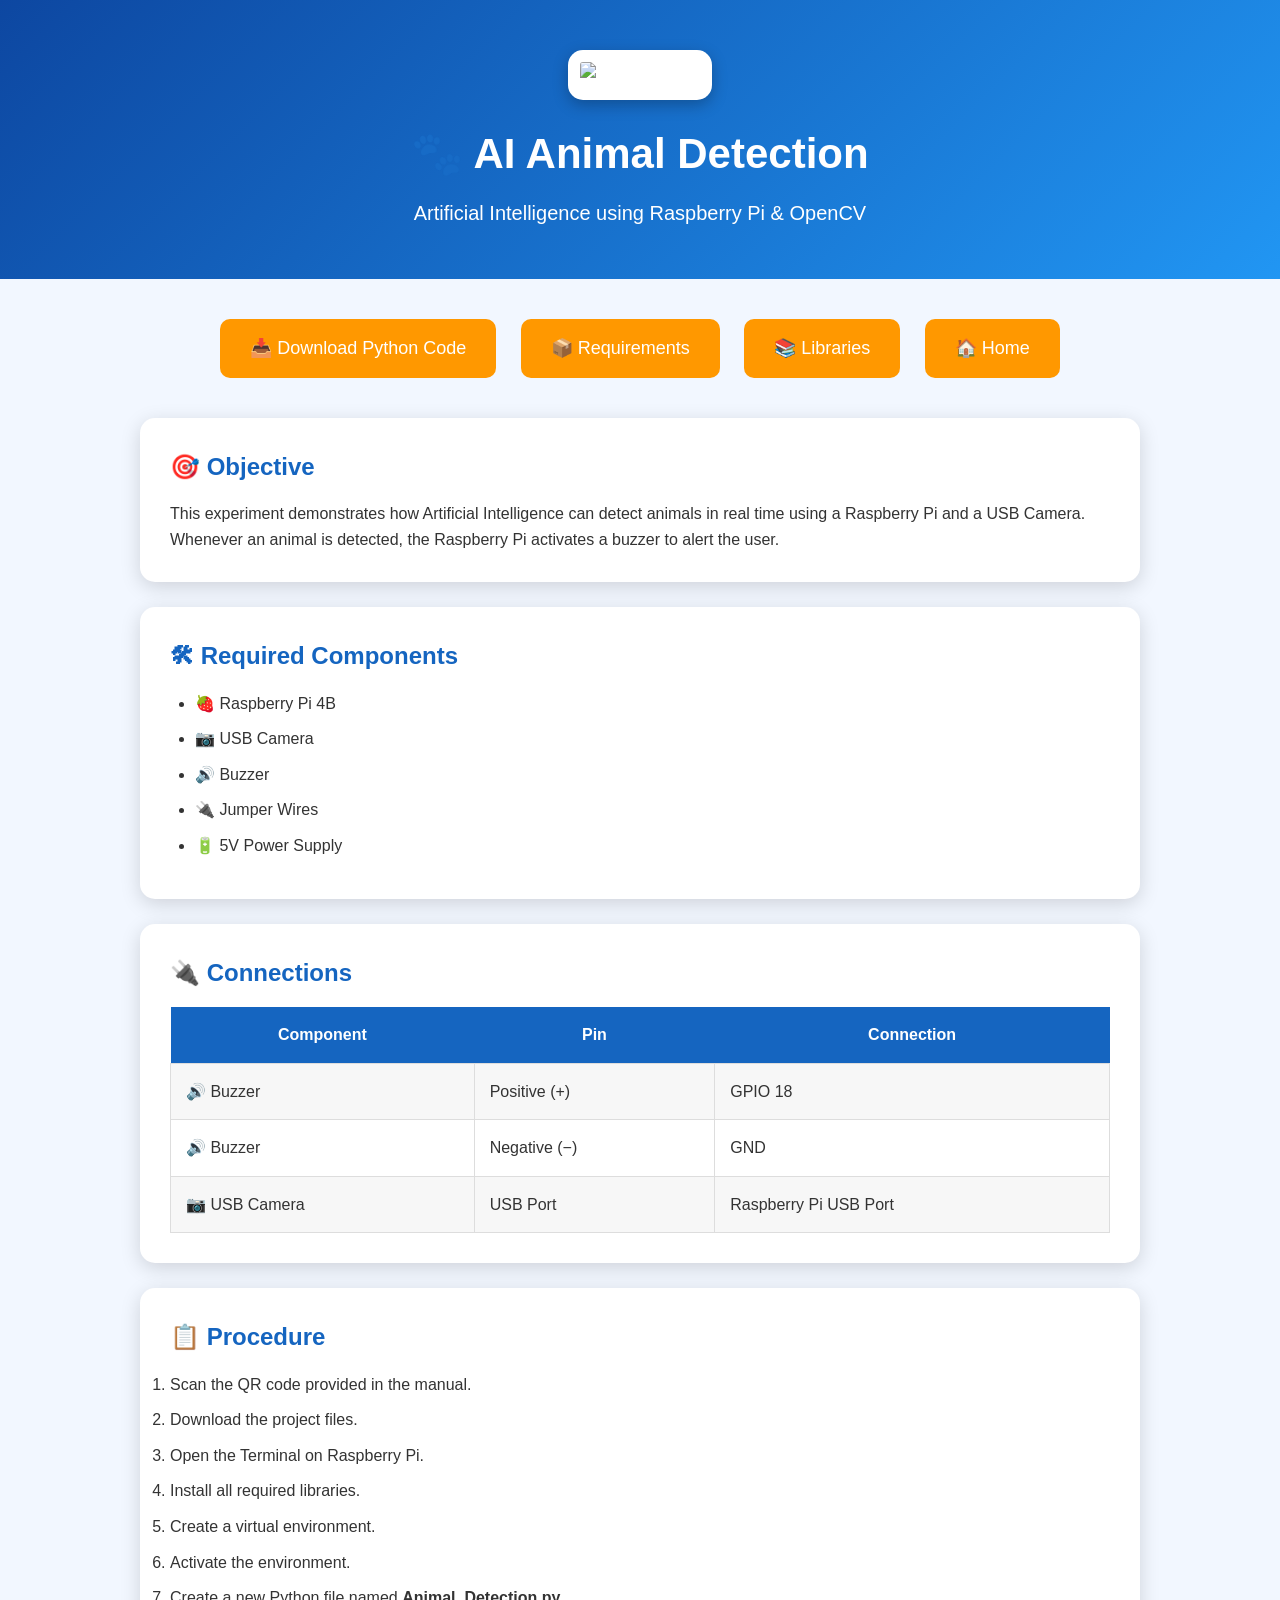
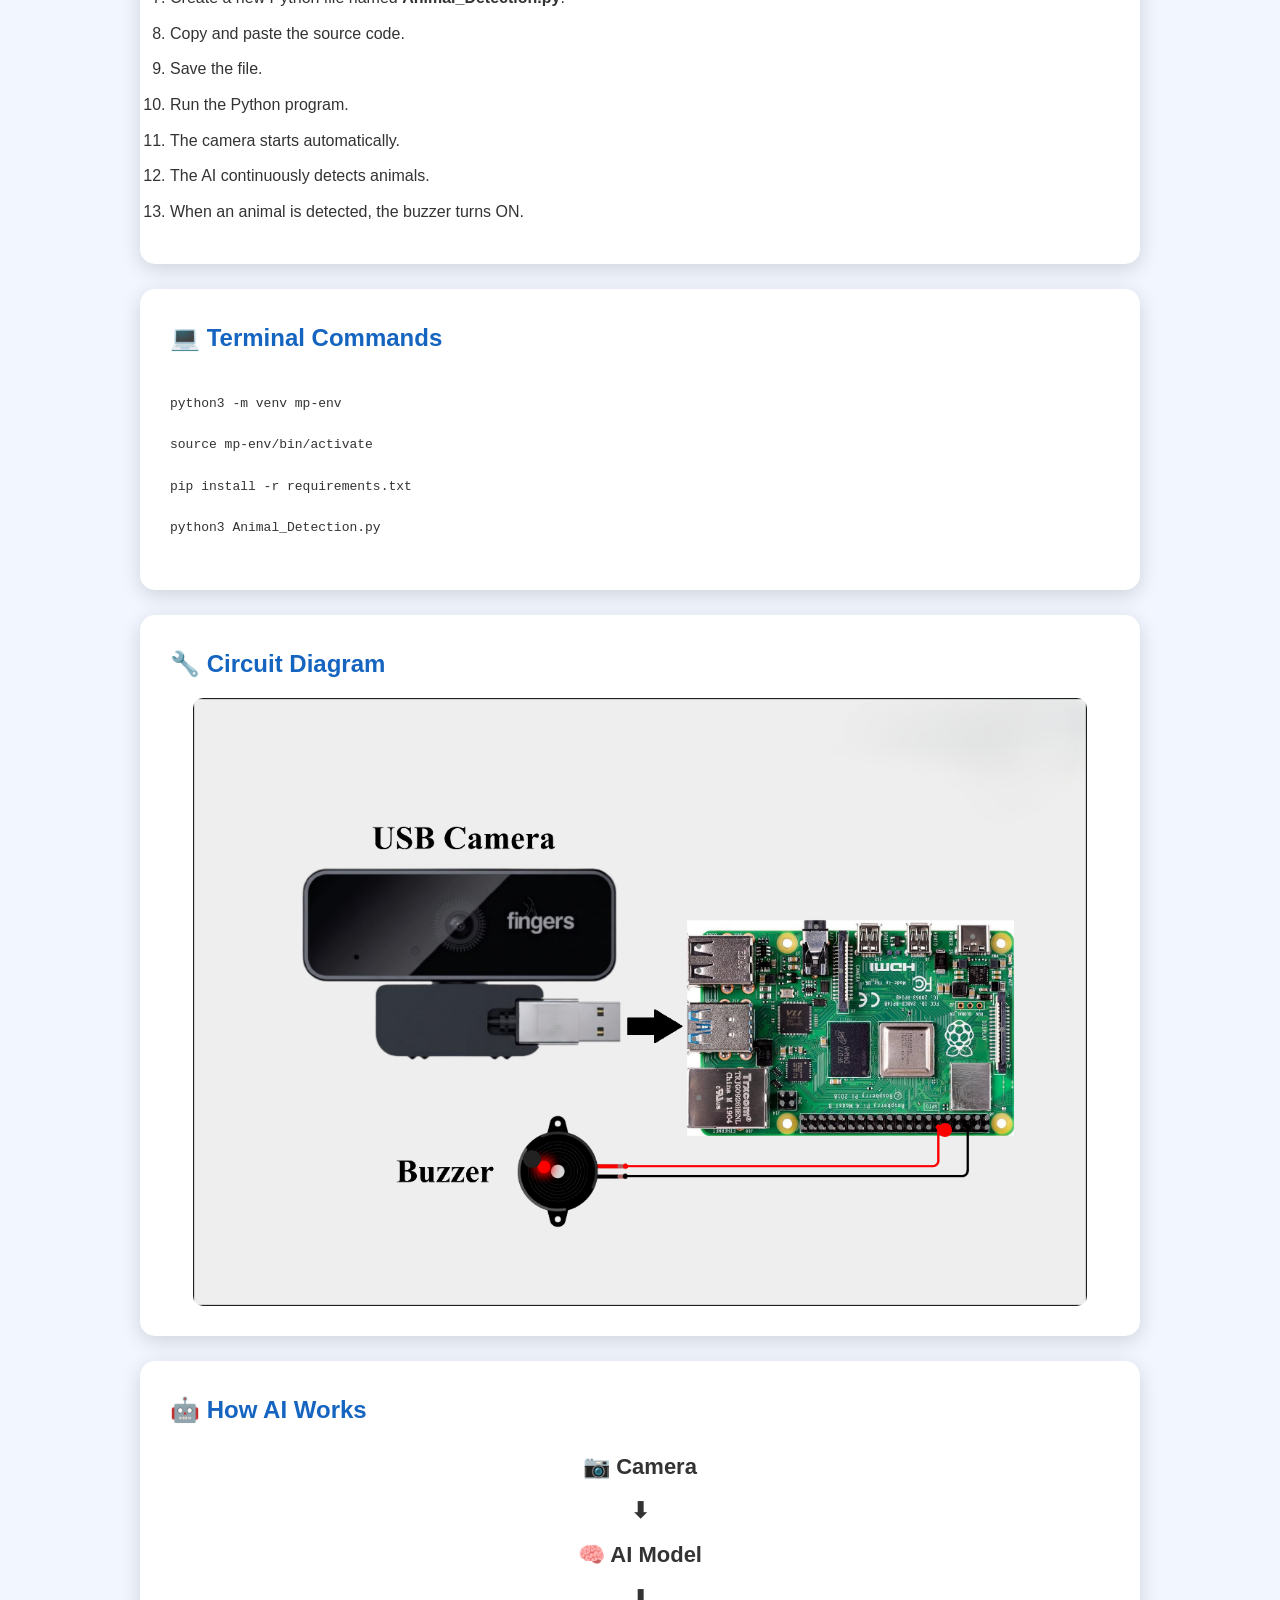
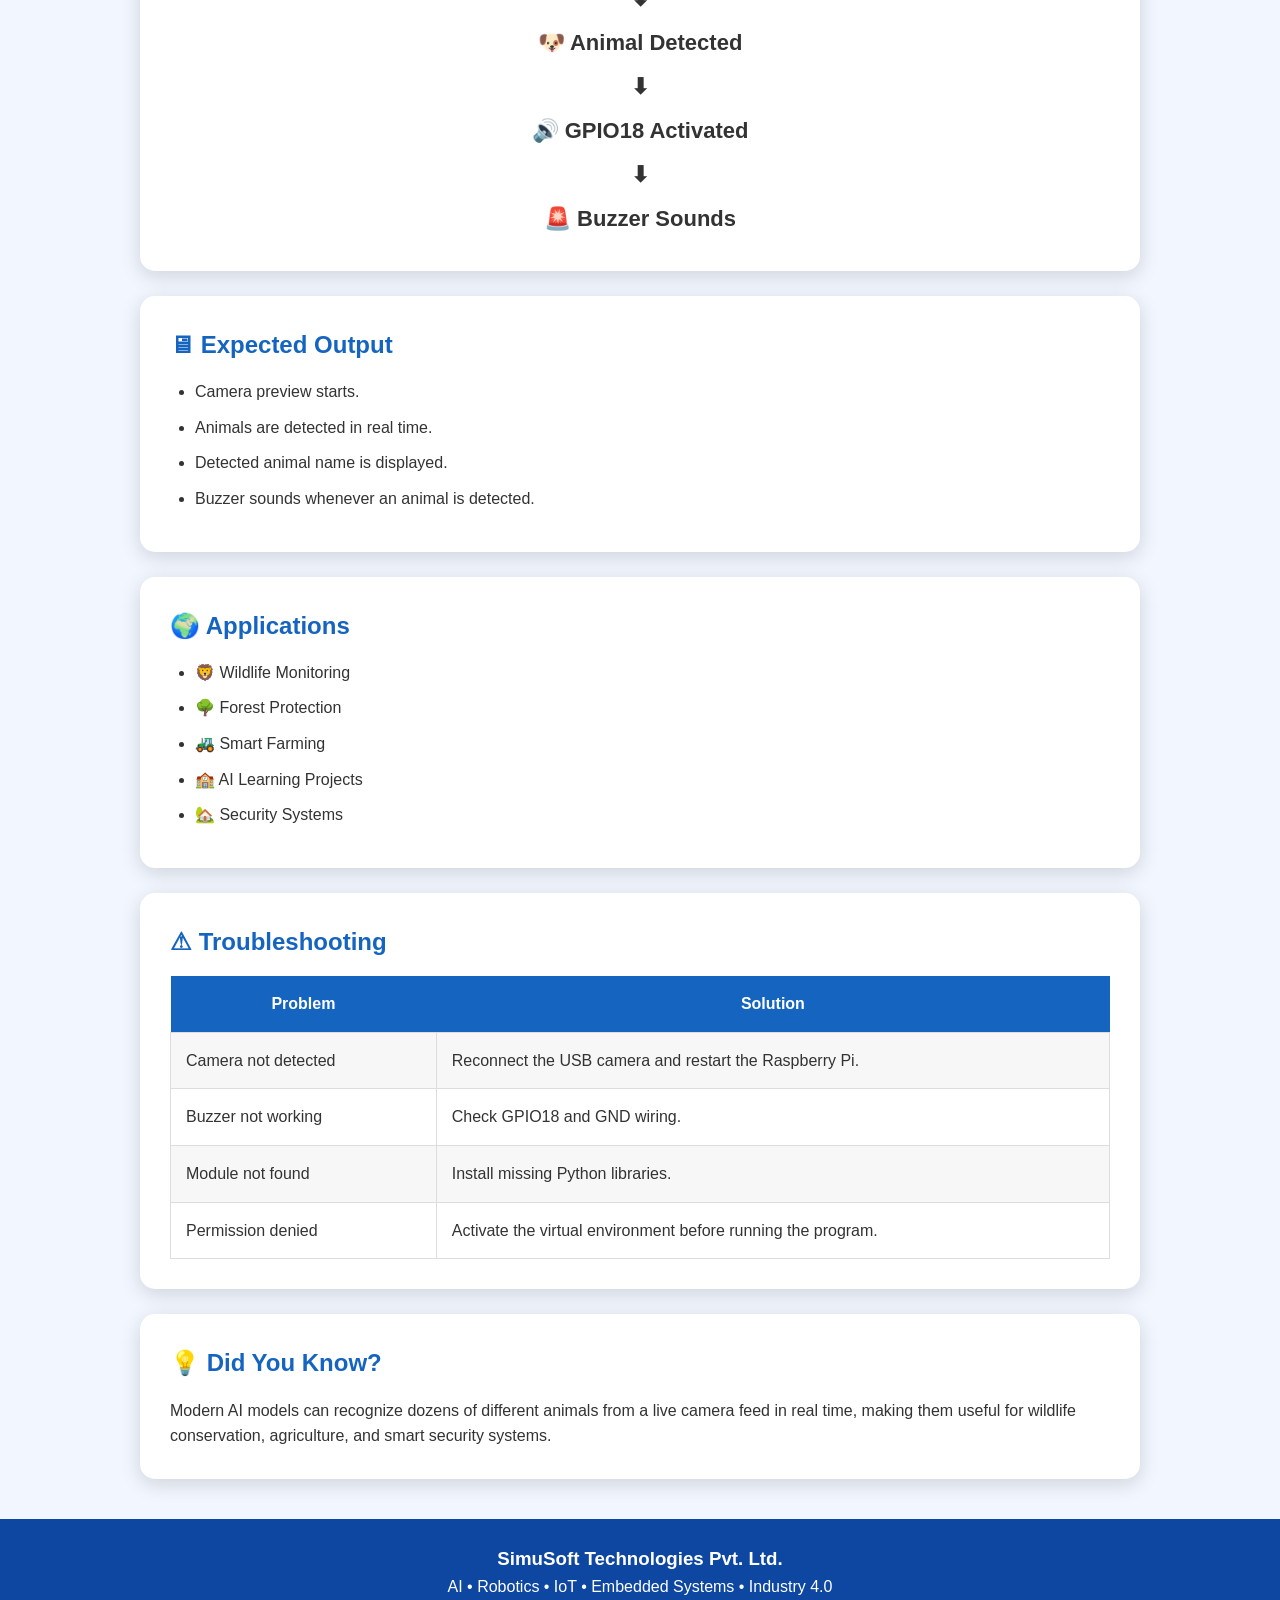
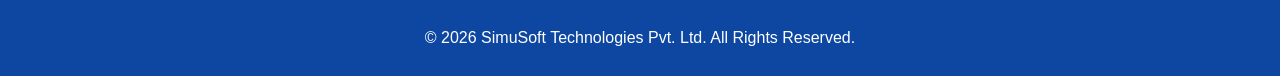
==== Animal-Detection/index.html @ 576e5a0d "Adjust signal-path CSS positioning and dimensions" ====
<!DOCTYPE html>
<html lang="en">

<head>

<meta charset="UTF-8">
<meta name="viewport" content="width=device-width, initial-scale=1.0">

<title>AI Animal Detection | SimuSoft Technologies</title>

<style>

*{
margin:0;
padding:0;
box-sizing:border-box;
}

body{

font-family:Arial,Helvetica,sans-serif;
background:#f2f7ff;
color:#333;
line-height:1.6;

}

/* Header */

.header{

background:linear-gradient(135deg,#0d47a1,#2196f3);
color:white;
text-align:center;
padding:50px 20px;

}
  
.logo{

width:280px;
max-width:90%;
background:white;
padding:12px;
border-radius:15px;
box-shadow:0 5px 15px rgba(0,0,0,.25);
margin-bottom:20px;

}

.header h1{

font-size:42px;
margin-bottom:10px;

}

.header p{

font-size:20px;

}

/* Navigation Buttons */

.buttons{

text-align:center;
margin:30px;

}

.btn{

display:inline-block;
background:#ff9800;
color:white;
padding:15px 30px;
margin:10px;
text-decoration:none;
font-size:18px;
border-radius:10px;
transition:0.3s;

}

.btn:hover{

background:#e65100;

}

/* Card */

.card{

background:white;
max-width:1000px;
margin:25px auto;
padding:30px;
border-radius:15px;
box-shadow:0 5px 20px rgba(0,0,0,.15);

}

.card h2{

color:#1565C0;
margin-bottom:15px;

}

/* Table */

table{

width:100%;
border-collapse:collapse;
margin-top:15px;

}

th{

background:#1565C0;
color:white;
padding:15px;

}

td{

padding:15px;
border:1px solid #ddd;

}

tr:nth-child(even){

background:#f7f7f7;

}

/* List */

ul{

padding-left:25px;

}

li{

margin:10px 0;

}

/* Image */

.image{

text-align:center;

}

.image img{

width:90%;
max-width:700px;
border-radius:10px;
border:4px solid #ddd;

}

/* Flow */

.flow{

text-align:center;
font-size:22px;
font-weight:bold;
line-height:2;

}

/* Footer */

footer{

margin-top:40px;
background:#0d47a1;
color:white;
text-align:center;
padding:25px;

}
/* ===================================
   Animated Circuit
=================================== */

.circuit-container{

position:relative;
width:894px;
max-width:100%;
margin:auto;

}

.circuit-image{

width:100%;
border-radius:10px;
display:block;

}

/* GPIO LED */

.gpio-led{

position:absolute;

left:745px;
top:425px;

width:14px;
height:14px;

background:red;

border-radius:50%;

animation:gpioBlink .8s infinite;

}

/* Moving Signal */

/* Signal Path */

.signal-path{

position:absolute;

left:345px;
top:463px;

width:420px;
height:10px;

}

/* Moving Dot */

.dot{

position:absolute;

width:12px;
height:12px;

background:#ff0000;

border-radius:50%;

box-shadow:0 0 12px red;

}

/* First Dot */

.dot1{

animation:moveSignal 2s linear infinite;

}

/* Second Dot */

.dot2{

animation:moveSignal 2s linear infinite;

animation-delay:.6s;

}

/* Third Dot */

.dot3{

animation:moveSignal 2s linear infinite;

animation-delay:1.2s;

}

@keyframes moveSignal{

0%{

left:415px;

opacity:0;

}

10%{

opacity:1;

}

100%{

left:0;

opacity:0;

}

}

/* Buzzer */

.buzzer-led{

position:absolute;

left:330px;
top:452px;

width:18px;
height:18px;

background:#222;

border-radius:50%;

animation:buzzerBlink .8s infinite;

}

@keyframes signalFlow{

0%{

width:0;

}

100%{

width:415px;

}

}

@keyframes gpioBlink{

50%{

background:lime;

box-shadow:0 0 20px lime;

}

}

@keyframes buzzerBlink{

50%{

background:red;

transform:scale(1.4);

box-shadow:0 0 25px red;

}

}
</style>

</head>

<body>

<!-- Header -->

<div class="header">

<img src="../assets/simusoft-logo.jpg"
     class="logo"
     alt="SimuSoft Logo">

<h1>🐾 AI Animal Detection</h1>

<p>Artificial Intelligence using Raspberry Pi & OpenCV</p>

</div>

<!-- Buttons -->

<div class="buttons">

<a class="btn" href="Animal_Detection.py">📥 Download Python Code</a>

<a class="btn" href="requirements.txt">📦 Requirements</a>

<a class="btn" href="libraries.txt">📚 Libraries</a>

<a class="btn" href="../index.html">🏠 Home</a>

</div>

<!-- Objective -->

<div class="card">

<h2>🎯 Objective</h2>

<p>

This experiment demonstrates how Artificial Intelligence can detect animals in real time using a Raspberry Pi and a USB Camera. Whenever an animal is detected, the Raspberry Pi activates a buzzer to alert the user.

</p>

</div>

<!-- Components -->

<div class="card">

<h2>🛠 Required Components</h2>

<ul>

<li>🍓 Raspberry Pi 4B</li>

<li>📷 USB Camera</li>

<li>🔊 Buzzer</li>

<li>🔌 Jumper Wires</li>

<li>🔋 5V Power Supply</li>

</ul>

</div>

<!-- Connections -->

<div class="card">

<h2>🔌 Connections</h2>

<table>

<tr>

<th>Component</th>

<th>Pin</th>

<th>Connection</th>

</tr>

<tr>

<td>🔊 Buzzer</td>

<td>Positive (+)</td>

<td>GPIO 18</td>

</tr>

<tr>

<td>🔊 Buzzer</td>

<td>Negative (−)</td>

<td>GND</td>

</tr>

<tr>

<td>📷 USB Camera</td>

<td>USB Port</td>

<td>Raspberry Pi USB Port</td>

</tr>

</table>

</div>

<!-- Procedure -->

<div class="card">

<h2>📋 Procedure</h2>

<ol>

<li>Scan the QR code provided in the manual.</li>

<li>Download the project files.</li>

<li>Open the Terminal on Raspberry Pi.</li>

<li>Install all required libraries.</li>

<li>Create a virtual environment.</li>

<li>Activate the environment.</li>

<li>Create a new Python file named <b>Animal_Detection.py</b>.</li>

<li>Copy and paste the source code.</li>

<li>Save the file.</li>

<li>Run the Python program.</li>

<li>The camera starts automatically.</li>

<li>The AI continuously detects animals.</li>

<li>When an animal is detected, the buzzer turns ON.</li>

</ol>

</div>

<!-- Commands -->

<div class="card">

<h2>💻 Terminal Commands</h2>

<pre>

python3 -m venv mp-env

source mp-env/bin/activate

pip install -r requirements.txt

python3 Animal_Detection.py

</pre>

</div>

<!-- Circuit -->

<div class="card">

<h2>🔧 Circuit Diagram</h2>

<div class="circuit-container">

<img src="circuit.png"
     class="circuit-image">

<div class="gpio-led"></div>

<div class="signal-path">

    <div class="dot dot1"></div>

    <div class="dot dot2"></div>

    <div class="dot dot3"></div>

</div>

<div class="buzzer-led"></div>

</div>

</div>

<!-- AI Flow -->

<div class="card">

<h2>🤖 How AI Works</h2>

<div class="flow">

📷 Camera

<br>⬇<br>

🧠 AI Model

<br>⬇<br>

🐶 Animal Detected

<br>⬇<br>

🔊 GPIO18 Activated

<br>⬇<br>

🚨 Buzzer Sounds

</div>

</div>

<!-- Output -->

<div class="card">

<h2>🖥 Expected Output</h2>

<ul>

<li>Camera preview starts.</li>

<li>Animals are detected in real time.</li>

<li>Detected animal name is displayed.</li>

<li>Buzzer sounds whenever an animal is detected.</li>

</ul>

</div>

<!-- Applications -->

<div class="card">

<h2>🌍 Applications</h2>

<ul>

<li>🦁 Wildlife Monitoring</li>

<li>🌳 Forest Protection</li>

<li>🚜 Smart Farming</li>

<li>🏫 AI Learning Projects</li>

<li>🏡 Security Systems</li>

</ul>

</div>

<!-- Troubleshooting -->

<div class="card">

<h2>⚠ Troubleshooting</h2>

<table>

<tr>

<th>Problem</th>

<th>Solution</th>

</tr>

<tr>

<td>Camera not detected</td>

<td>Reconnect the USB camera and restart the Raspberry Pi.</td>

</tr>

<tr>

<td>Buzzer not working</td>

<td>Check GPIO18 and GND wiring.</td>

</tr>

<tr>

<td>Module not found</td>

<td>Install missing Python libraries.</td>

</tr>

<tr>

<td>Permission denied</td>

<td>Activate the virtual environment before running the program.</td>

</tr>

</table>

</div>

<!-- Fun Fact -->

<div class="card">

<h2>💡 Did You Know?</h2>

<p>

Modern AI models can recognize dozens of different animals from a live camera feed in real time, making them useful for wildlife conservation, agriculture, and smart security systems.

</p>

</div>

<!-- Footer -->

<footer>

<h3>SimuSoft Technologies Pvt. Ltd.</h3>

<p>

AI • Robotics • IoT • Embedded Systems • Industry 4.0

</p>

<br>

<p>

© 2026 SimuSoft Technologies Pvt. Ltd. All Rights Reserved.

</p>

</footer>

</body>

</html>
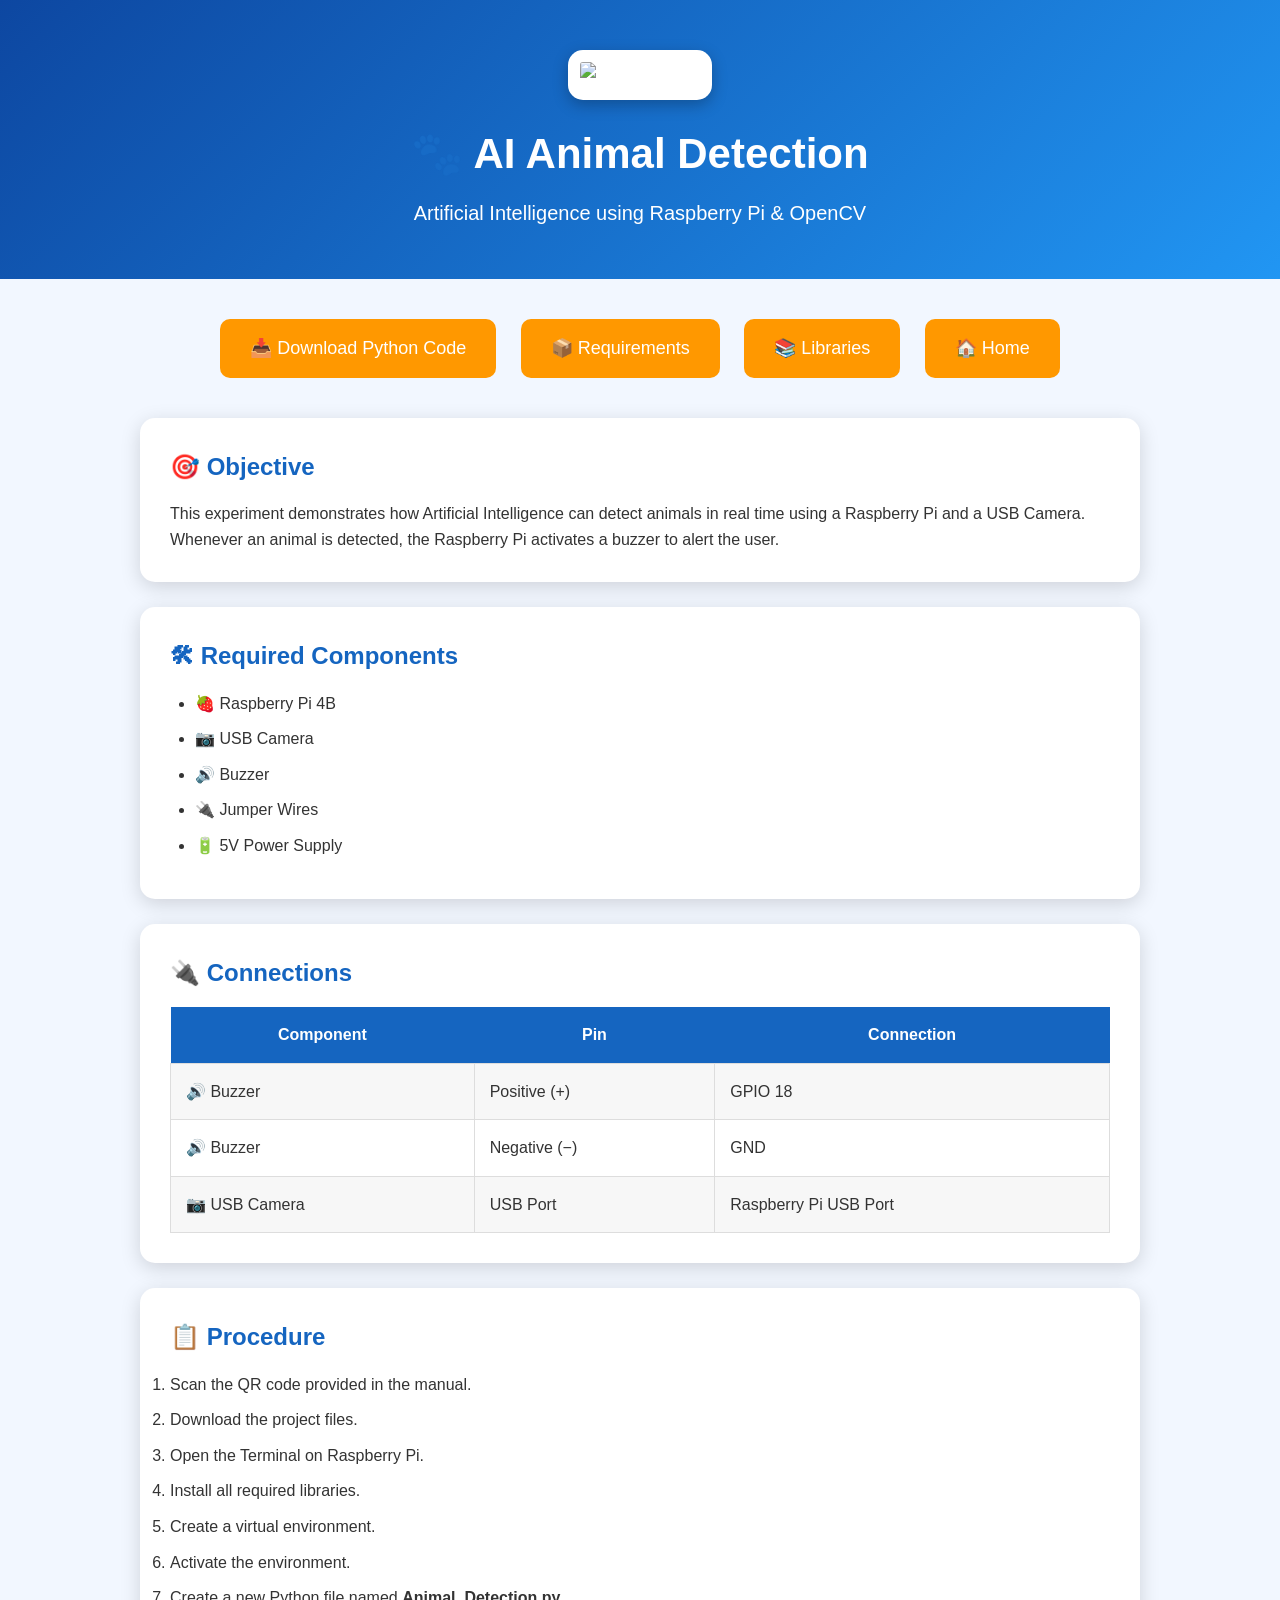
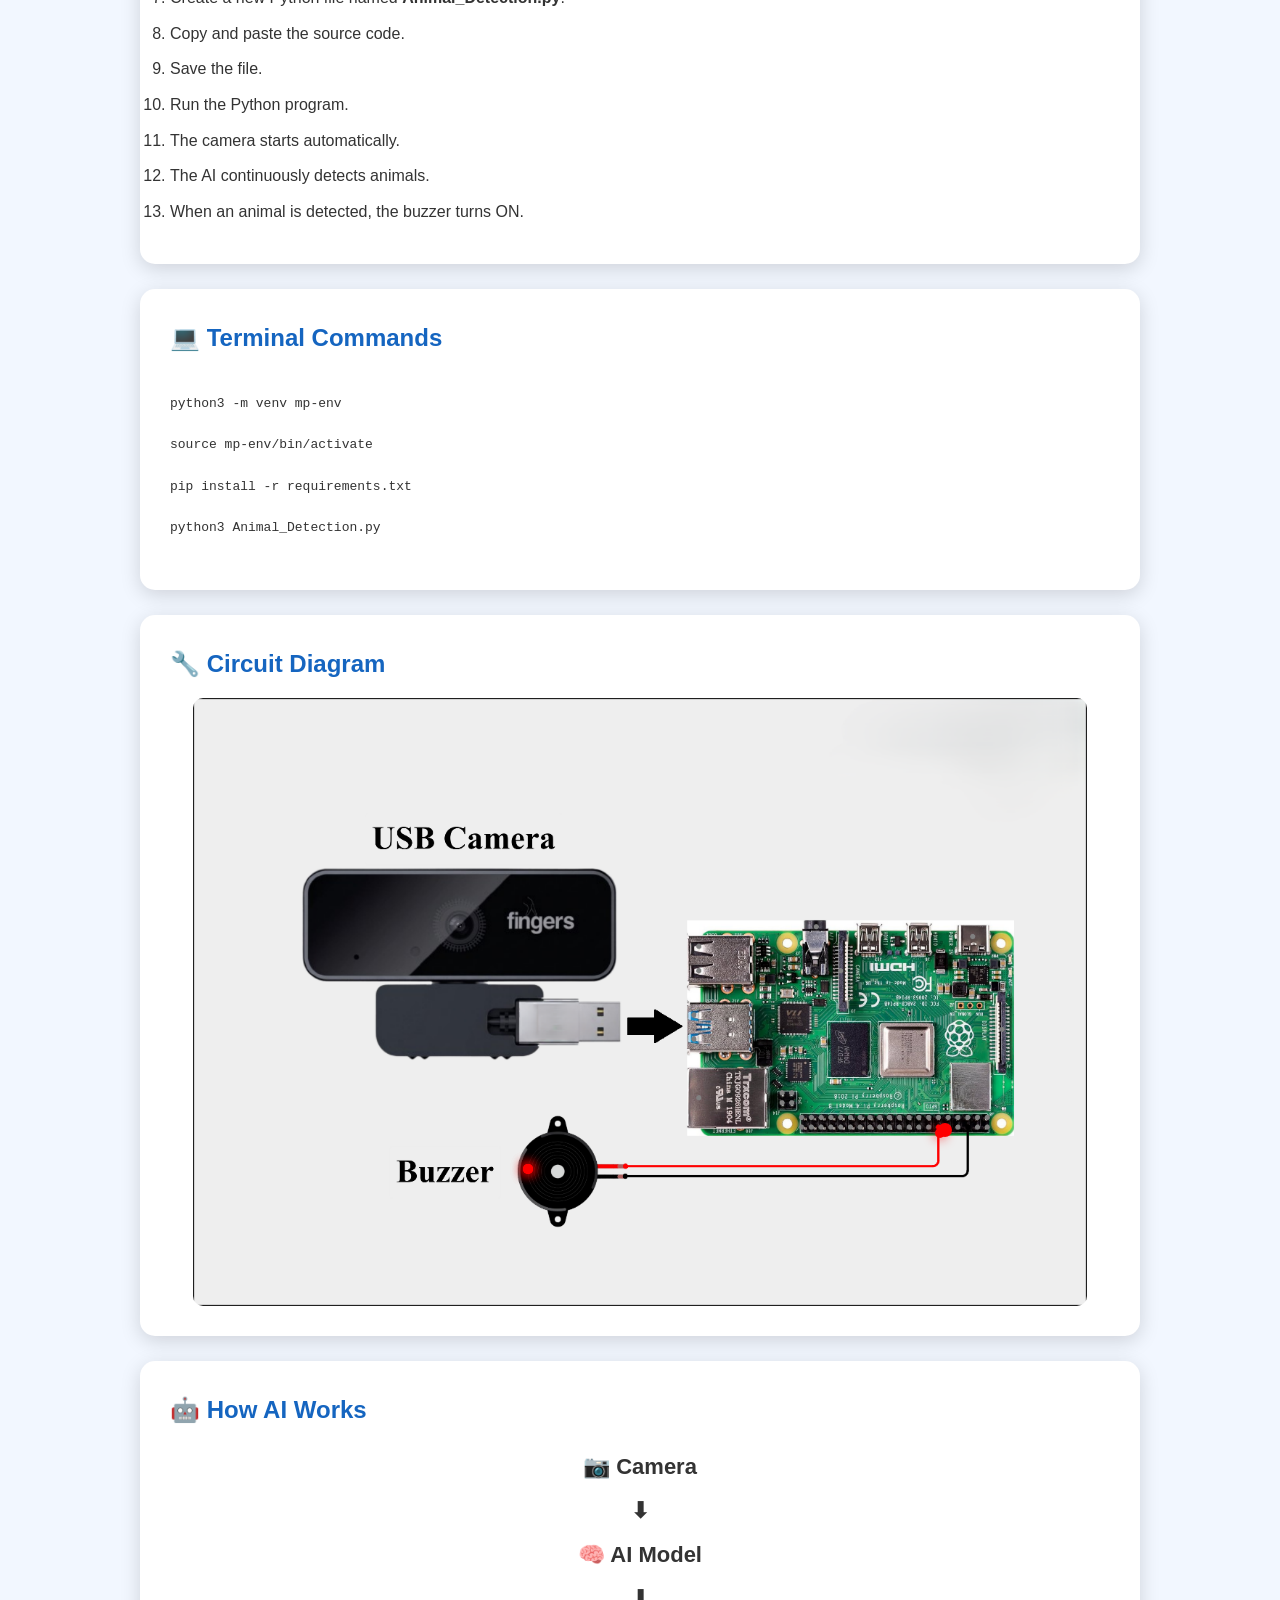
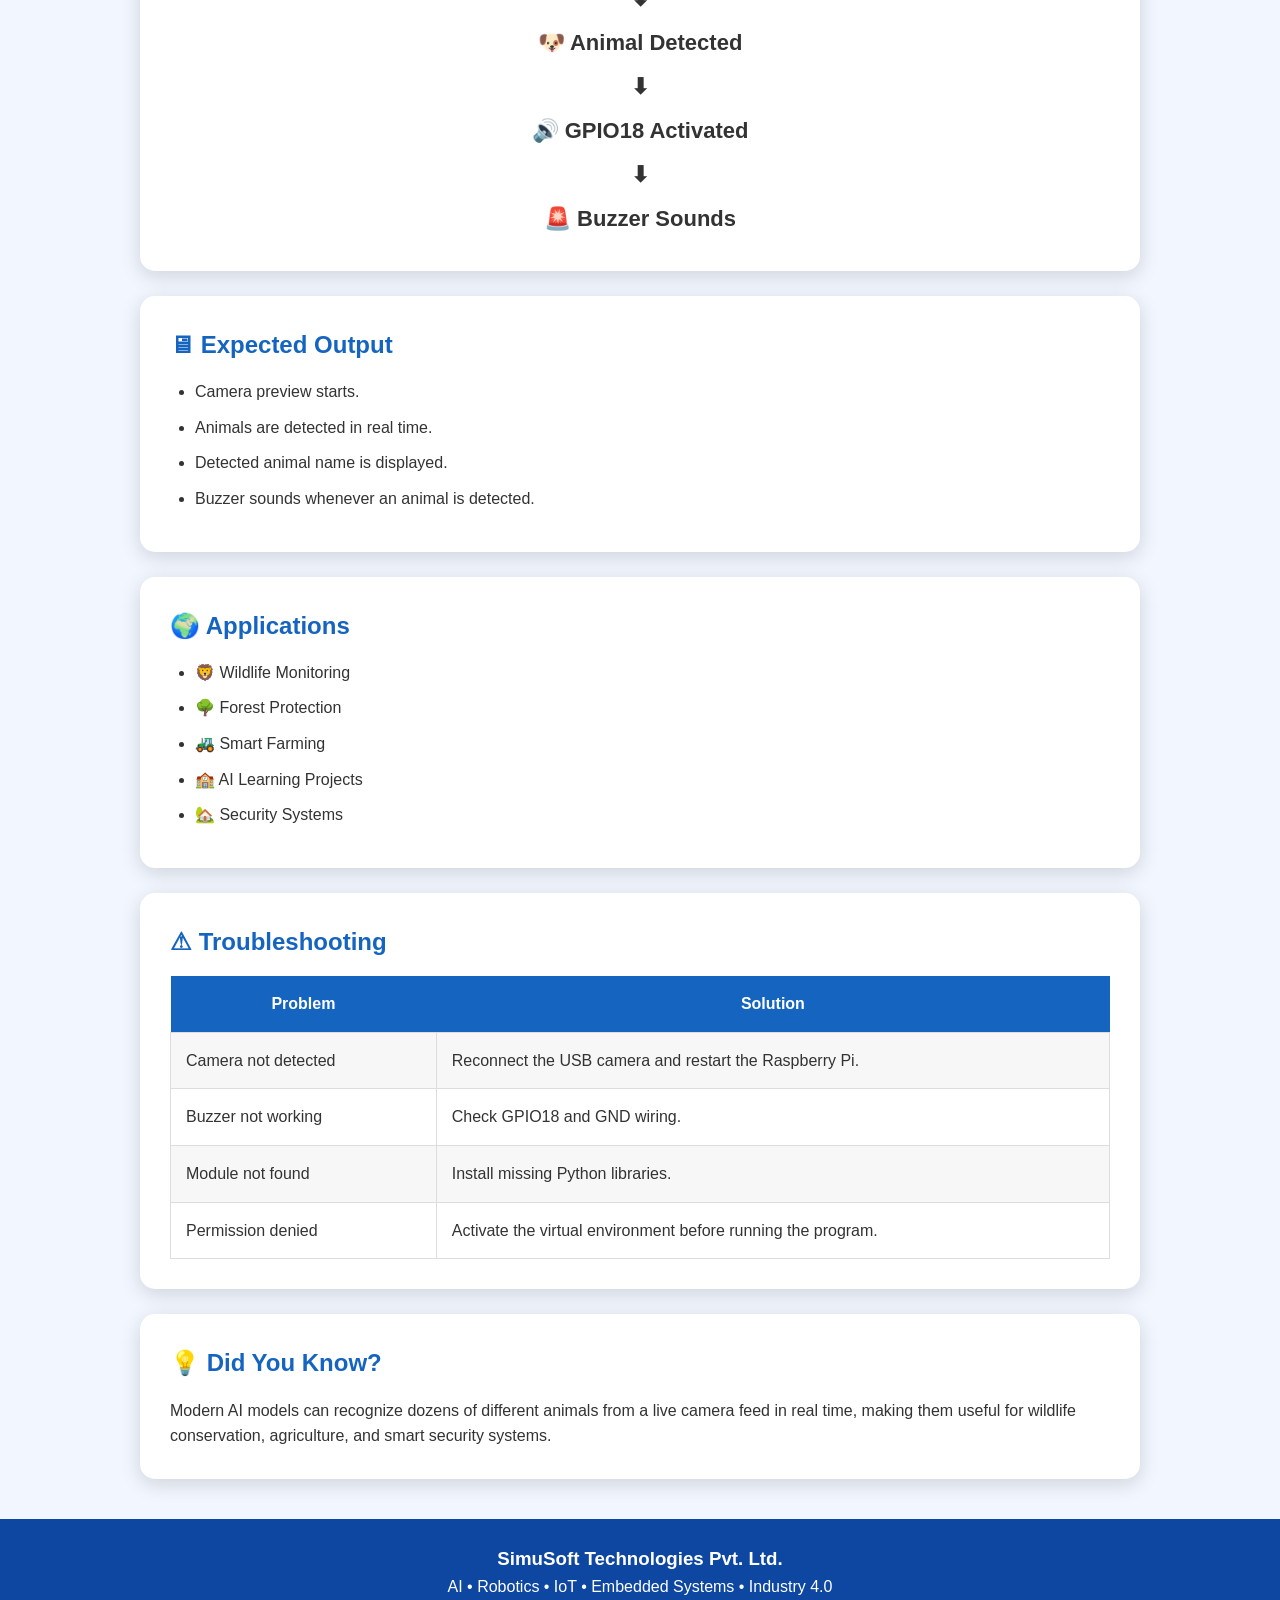
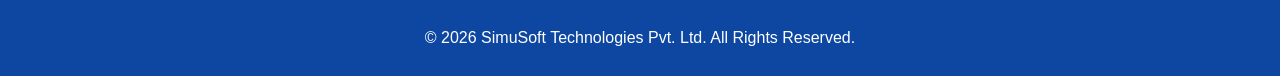
==== commit 817502a6: "Update index.html" ====
--- a/Animal-Detection/index.html
+++ b/Animal-Detection/index.html
@@ -238,27 +238,80 @@
 /* Moving Signal */
 
 /* Signal Path */
-
-.signal-path{
+/* ===========================
+   Vertical Signal
+=========================== */
+
+.vertical-path{
 
 position:absolute;
 
-left:345px;
-top:463px;
-
-width:420px;
+left:742px;
+top:430px;
+
+width:4px;
+height:38px;
+
+}
+
+.vdot{
+
+position:absolute;
+width:10px;
 height:10px;
 
-}
-
-/* Moving Dot */
-
-.dot{
+background:#ff0000;
+
+border-radius:50%;
+
+box-shadow:0 0 12px red;
+
+animation:moveDown 2s linear infinite;
+
+}
+
+@keyframes moveDown{
+
+0%{
+
+top:0;
+
+opacity:1;
+
+}
+
+100%{
+
+top:36px;
+
+opacity:0;
+
+}
+
+}
+
+/* ===========================
+   Horizontal Signal
+=========================== */
+
+.horizontal-path{
 
 position:absolute;
 
-width:12px;
-height:12px;
+left:330px;
+top:466px;
+
+width:415px;
+height:10px;
+
+}
+
+.hdot{
+
+position:absolute;
+
+width:10px;
+height:10px;
 
 background:#ff0000;
 
@@ -268,41 +321,49 @@
 
 }
 
-/* First Dot */
-
-.dot1{
-
-animation:moveSignal 2s linear infinite;
-
-}
-
-/* Second Dot */
-
-.dot2{
-
-animation:moveSignal 2s linear infinite;
-
-animation-delay:.6s;
-
-}
-
-/* Third Dot */
-
-.dot3{
-
-animation:moveSignal 2s linear infinite;
-
-animation-delay:1.2s;
-
-}
-
-@keyframes moveSignal{
+.hdot1{
+
+animation:moveLeft 2s linear infinite;
+
+}
+
+.hdot2{
+
+animation:moveLeft 2s linear infinite;
+animation-delay:.5s;
+
+}
+
+.hdot3{
+
+animation:moveLeft 2s linear infinite;
+animation-delay:1s;
+
+}
+
+@keyframes moveLeft{
 
 0%{
 
 left:415px;
 
 opacity:0;
+
+}
+
+10%{
+
+opacity:1;
+
+}
+
+100%{
+
+left:0;
+
+opacity:0;
+
+}
 
 }
 
@@ -576,14 +637,16 @@
 
 <div class="gpio-led"></div>
 
-<div class="signal-path">
-
-    <div class="dot dot1"></div>
-
-    <div class="dot dot2"></div>
-
-    <div class="dot dot3"></div>
-
+<!-- Vertical wire -->
+<div class="vertical-path">
+    <div class="vdot vdot1"></div>
+</div>
+
+<!-- Horizontal wire -->
+<div class="horizontal-path">
+    <div class="hdot hdot1"></div>
+    <div class="hdot hdot2"></div>
+    <div class="hdot hdot3"></div>
 </div>
 
 <div class="buzzer-led"></div>
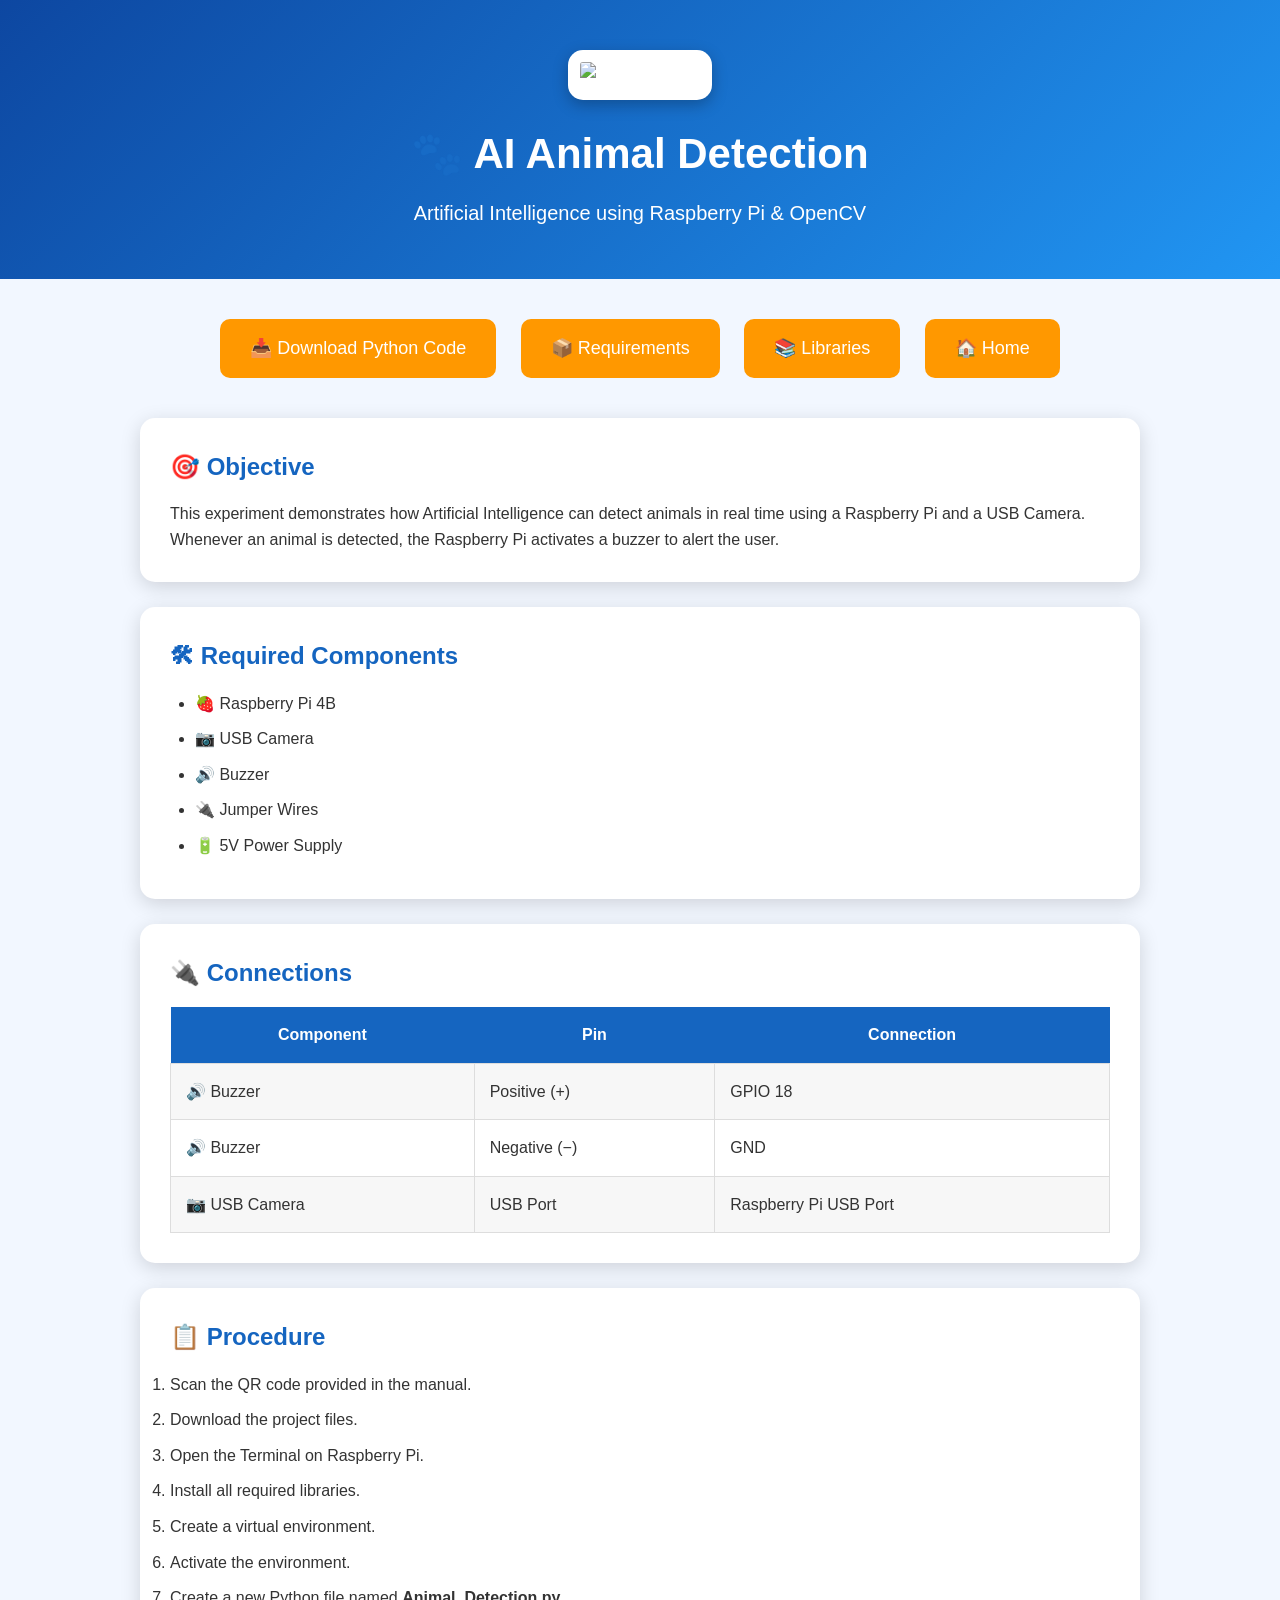
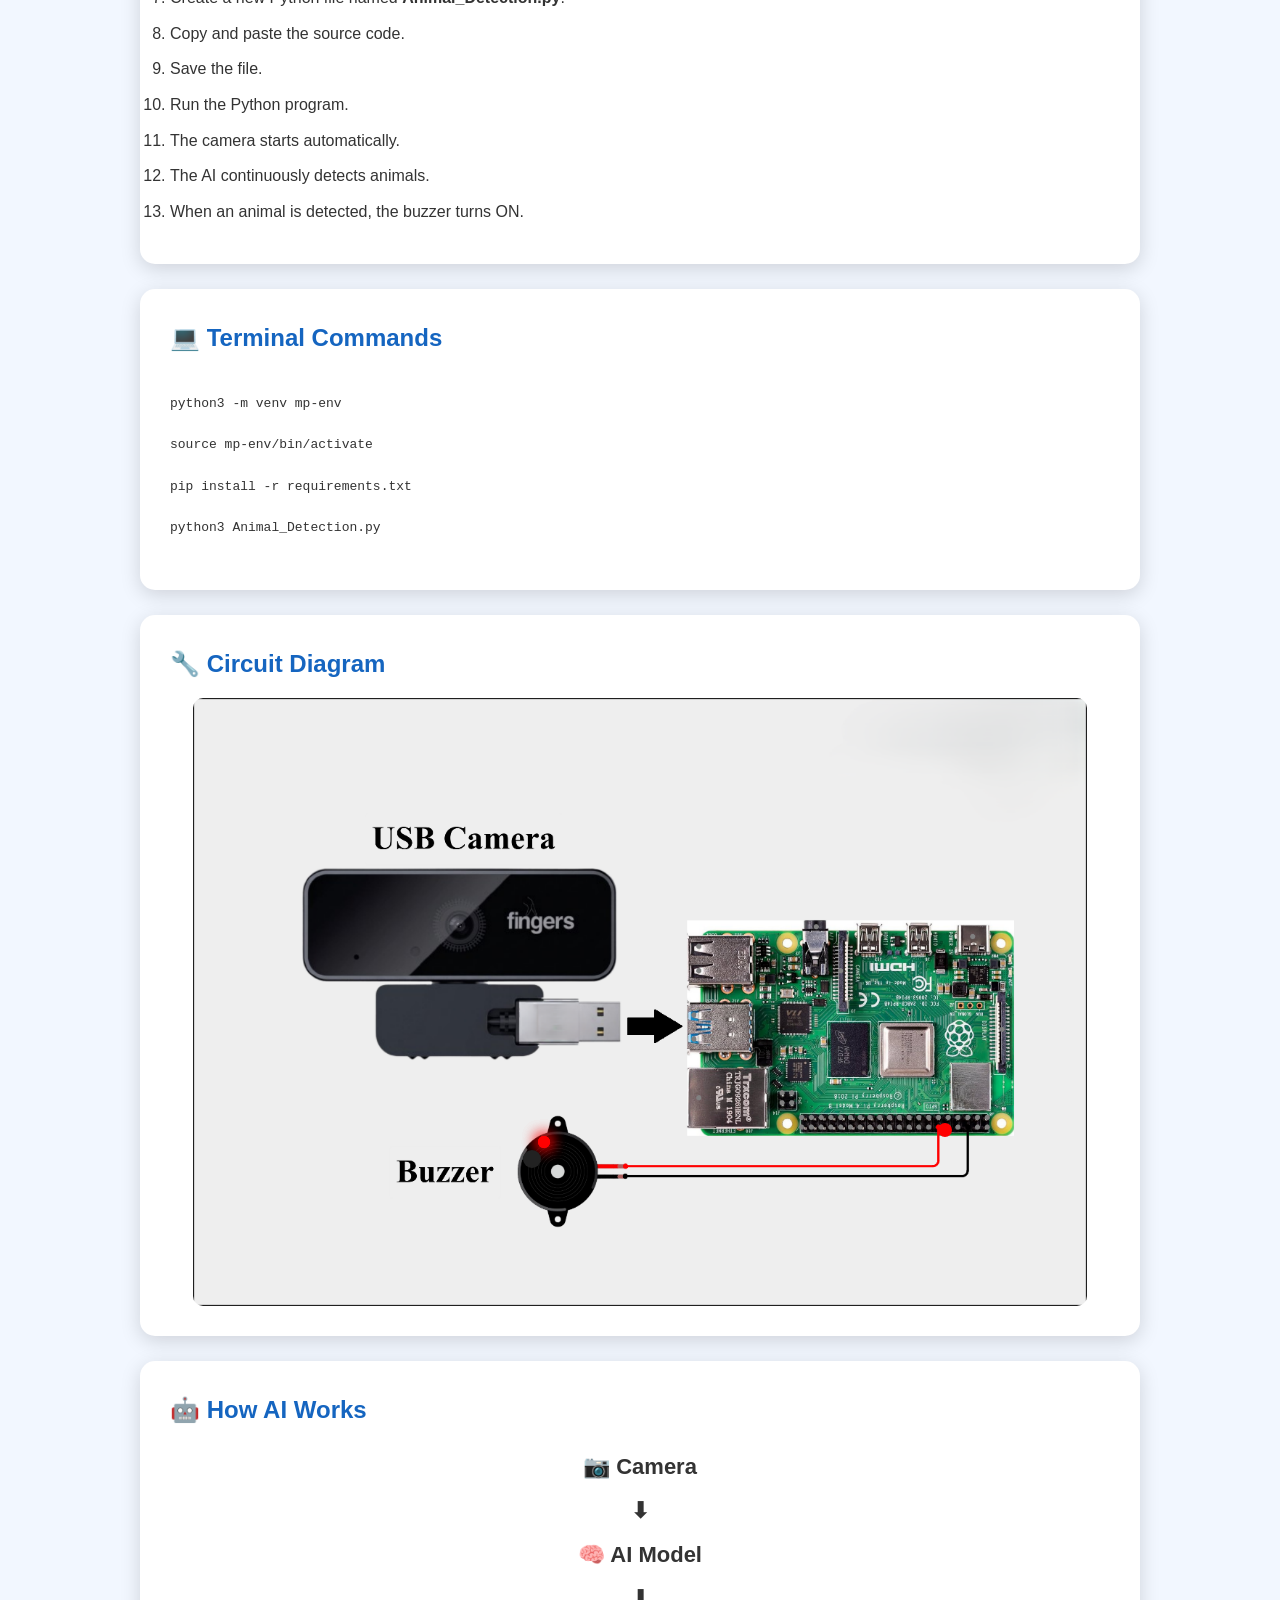
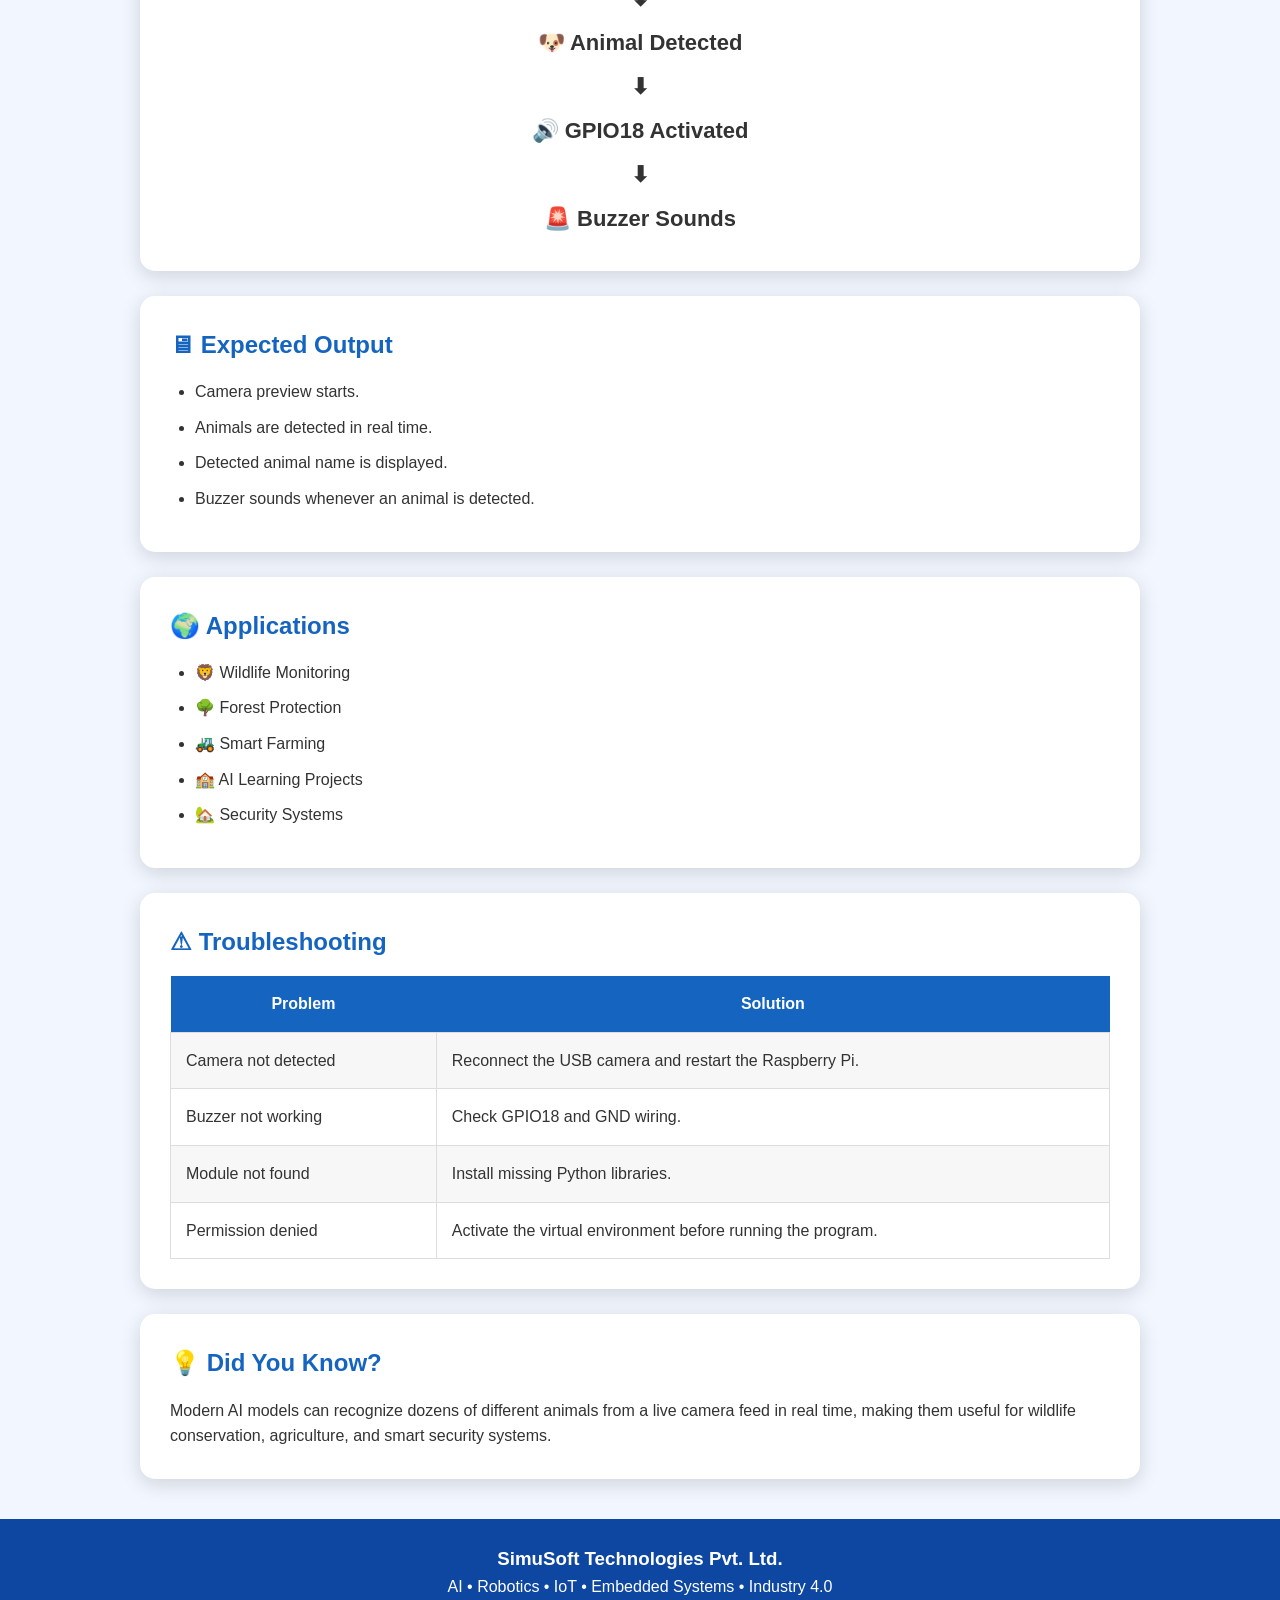
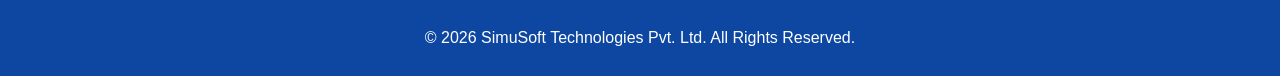
==== commit a2d5e4ee: "Update index.html" ====
--- a/Animal-Detection/index.html
+++ b/Animal-Detection/index.html
@@ -235,46 +235,73 @@
 
 }
 
-/* Moving Signal */
-
-/* Signal Path */
-/* ===========================
-   Vertical Signal
-=========================== */
-
-.vertical-path{
+/* ==========================
+   Moving Signal
+========================== */
+
+.signal-path{
 
 position:absolute;
 
-left:742px;
-top:430px;
-
-width:4px;
-height:38px;
-
-}
-
-.vdot{
+left:345px;
+top:438px;
+
+width:420px;
+height:12px;
+
+}
+
+/* Red glowing dot */
+
+.dot{
 
 position:absolute;
-width:10px;
-height:10px;
+
+width:12px;
+height:12px;
 
 background:#ff0000;
 
 border-radius:50%;
 
-box-shadow:0 0 12px red;
-
-animation:moveDown 2s linear infinite;
-
-}
-
-@keyframes moveDown{
+box-shadow:0 0 15px red;
+
+}
+
+/* Three dots */
+
+.dot1{
+
+animation:moveSignal 2s linear infinite;
+
+}
+
+.dot2{
+
+animation:moveSignal 2s linear infinite;
+animation-delay:.6s;
+
+}
+
+.dot3{
+
+animation:moveSignal 2s linear infinite;
+animation-delay:1.2s;
+
+}
+
+/* Raspberry Pi → Buzzer */
+
+@keyframes moveSignal{
 
 0%{
 
-top:0;
+left:415px;
+opacity:0;
+
+}
+
+10%{
 
 opacity:1;
 
@@ -282,107 +309,13 @@
 
 100%{
 
-top:36px;
-
+left:0;
 opacity:0;
 
 }
 
 }
-
-/* ===========================
-   Horizontal Signal
-=========================== */
-
-.horizontal-path{
-
-position:absolute;
-
-left:330px;
-top:466px;
-
-width:415px;
-height:10px;
-
-}
-
-.hdot{
-
-position:absolute;
-
-width:10px;
-height:10px;
-
-background:#ff0000;
-
-border-radius:50%;
-
-box-shadow:0 0 12px red;
-
-}
-
-.hdot1{
-
-animation:moveLeft 2s linear infinite;
-
-}
-
-.hdot2{
-
-animation:moveLeft 2s linear infinite;
-animation-delay:.5s;
-
-}
-
-.hdot3{
-
-animation:moveLeft 2s linear infinite;
-animation-delay:1s;
-
-}
-
-@keyframes moveLeft{
-
-0%{
-
-left:415px;
-
-opacity:0;
-
-}
-
-10%{
-
-opacity:1;
-
-}
-
-100%{
-
-left:0;
-
-opacity:0;
-
-}
-
-}
-
-10%{
-
-opacity:1;
-
-}
-
-100%{
-
-left:0;
-
-opacity:0;
-
-}
-
-}
-
+  
 /* Buzzer */
 
 .buzzer-led{
@@ -637,16 +570,14 @@
 
 <div class="gpio-led"></div>
 
-<!-- Vertical wire -->
-<div class="vertical-path">
-    <div class="vdot vdot1"></div>
-</div>
-
-<!-- Horizontal wire -->
-<div class="horizontal-path">
-    <div class="hdot hdot1"></div>
-    <div class="hdot hdot2"></div>
-    <div class="hdot hdot3"></div>
+<div class="signal-path">
+
+    <div class="dot dot1"></div>
+
+    <div class="dot dot2"></div>
+
+    <div class="dot dot3"></div>
+
 </div>
 
 <div class="buzzer-led"></div>
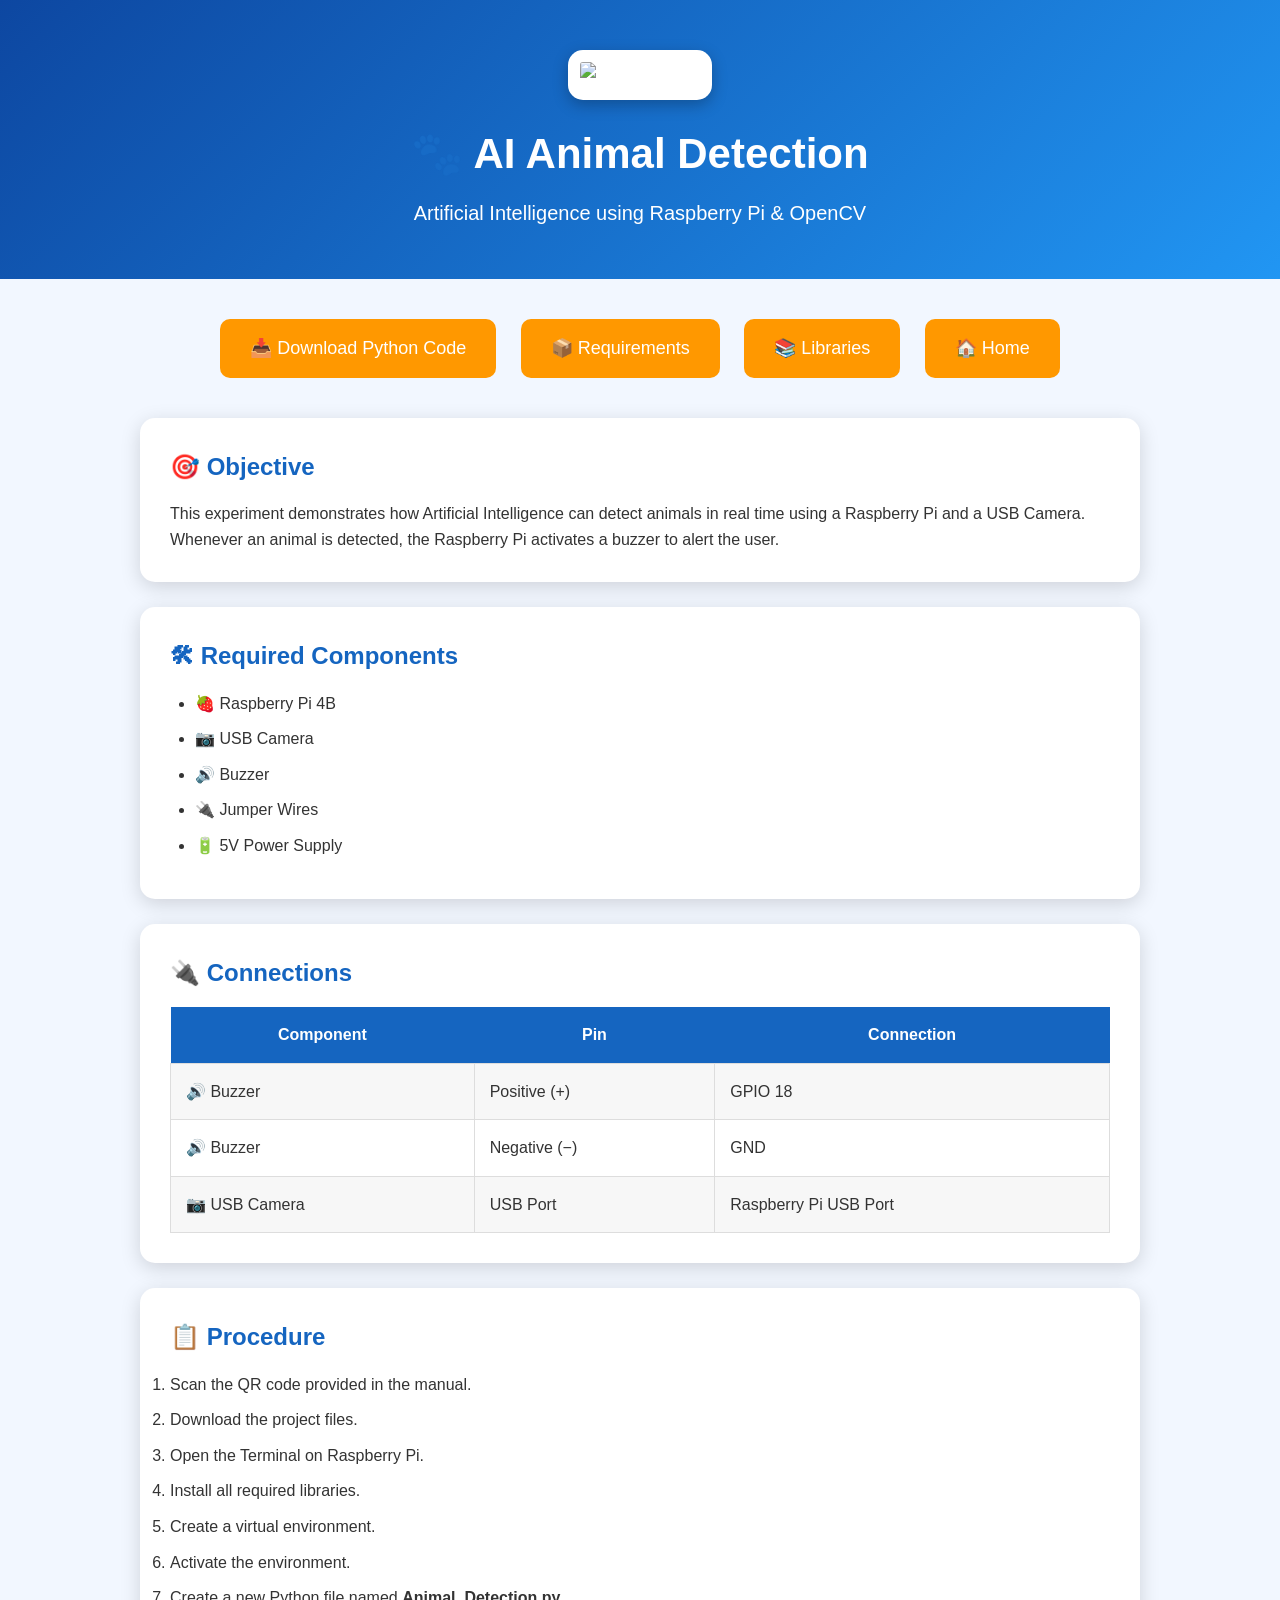
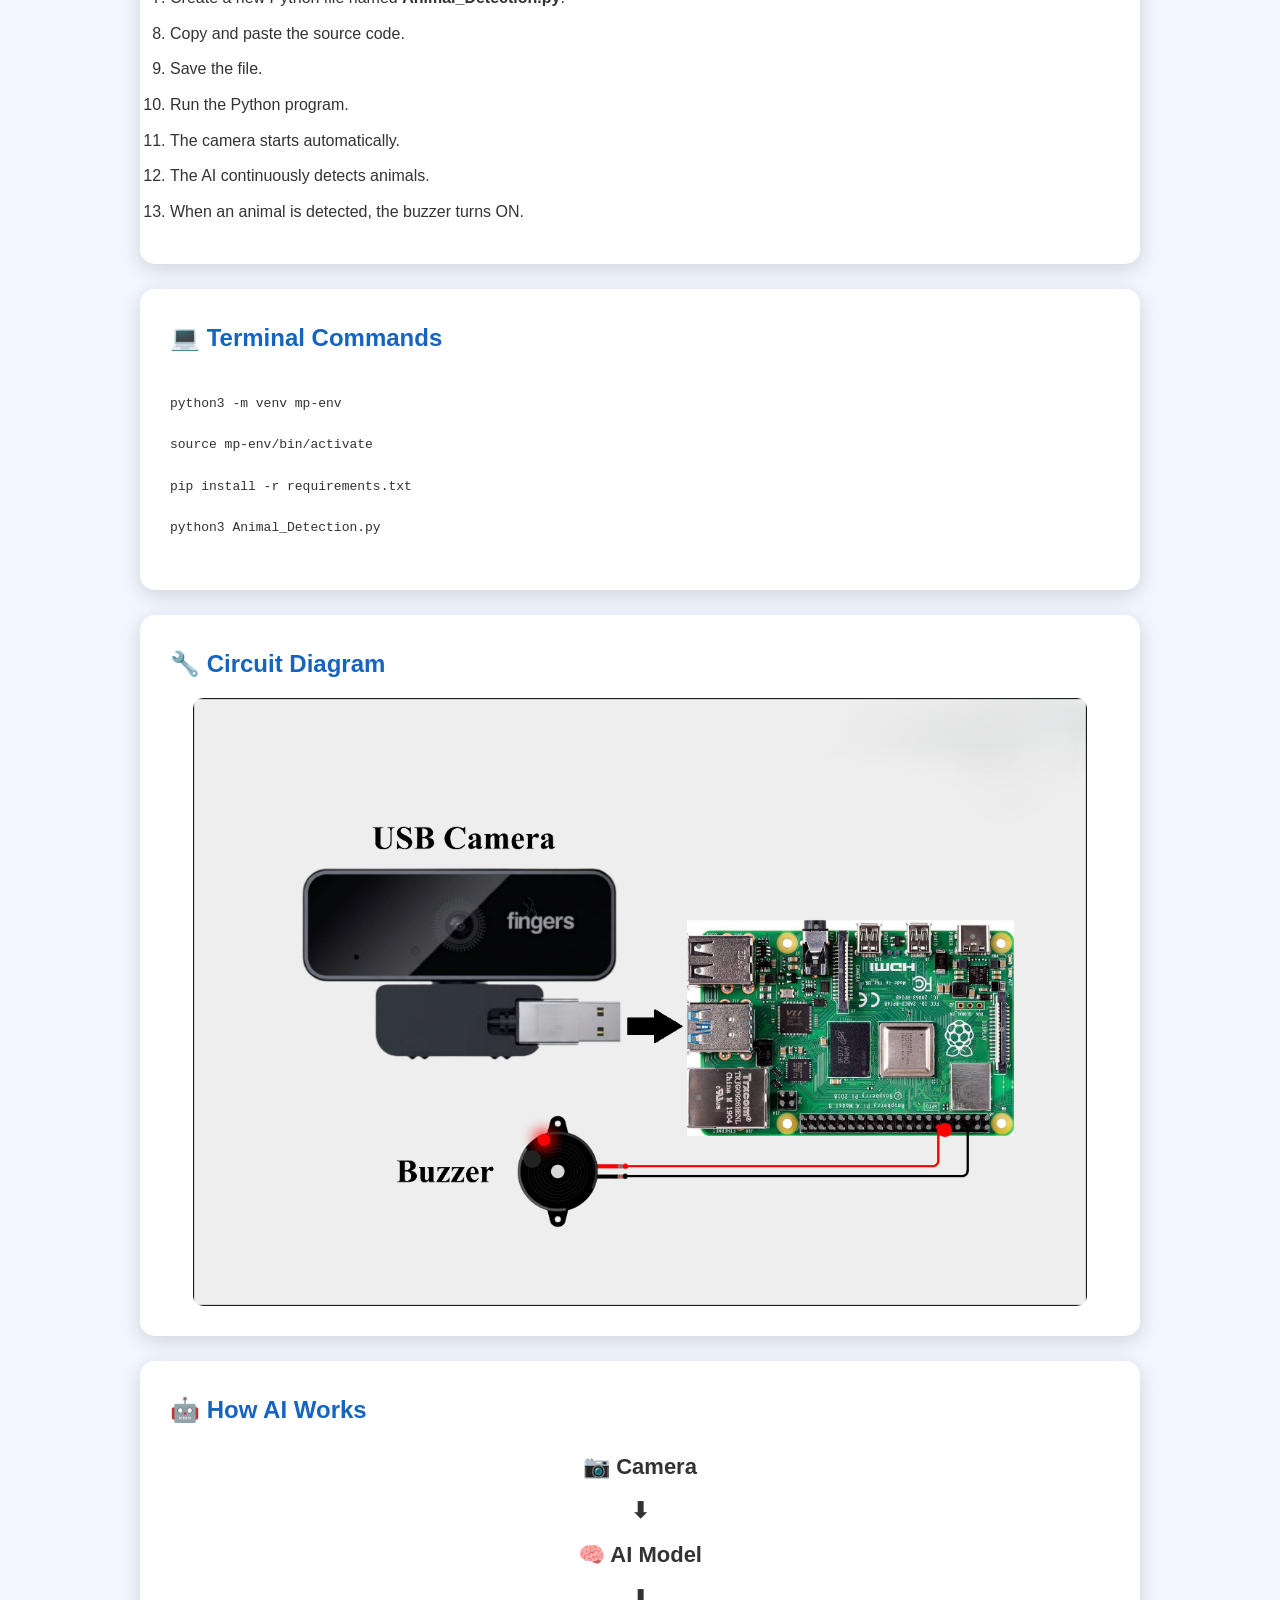
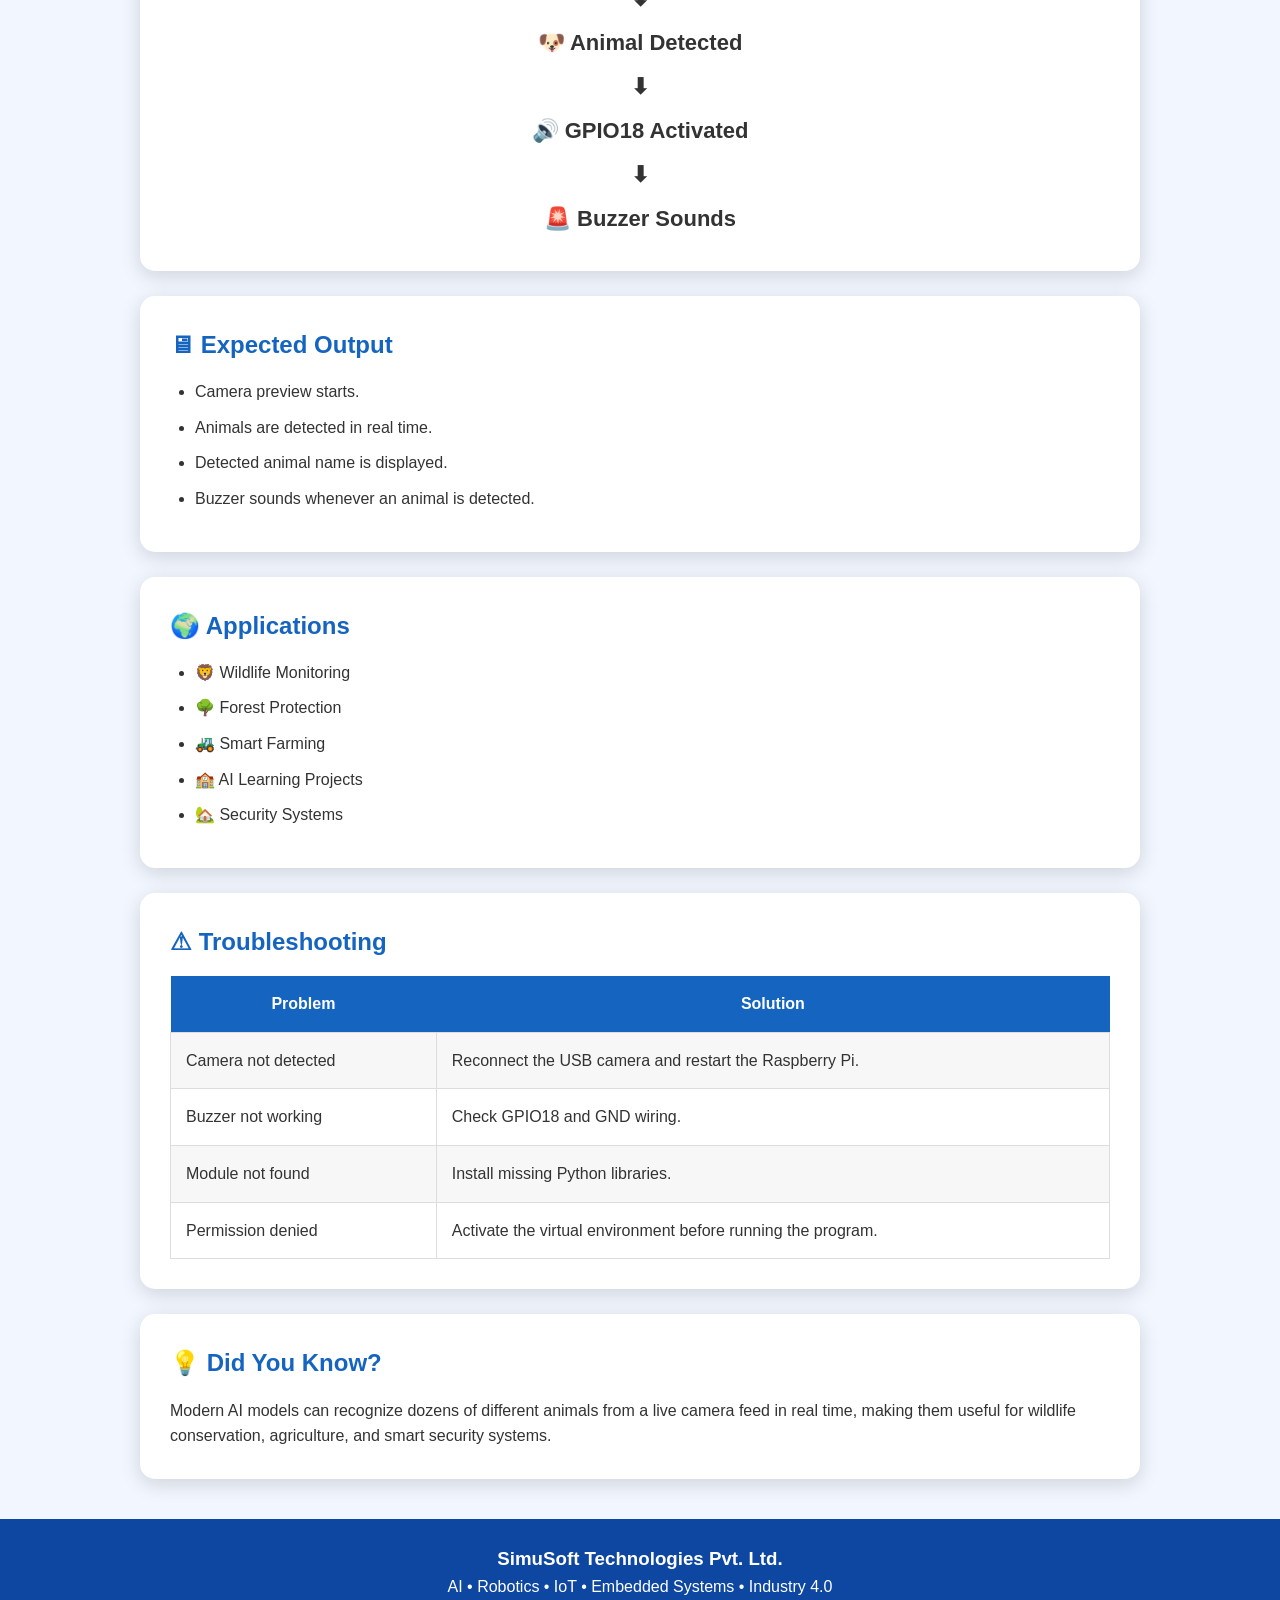
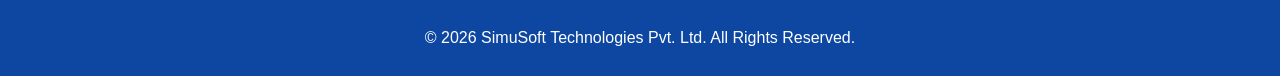
==== commit 07a21f5c: "Adjust top position of element in index.html" ====
--- a/Animal-Detection/index.html
+++ b/Animal-Detection/index.html
@@ -244,7 +244,7 @@
 position:absolute;
 
 left:345px;
-top:438px;
+top:436px;
 
 width:420px;
 height:12px;
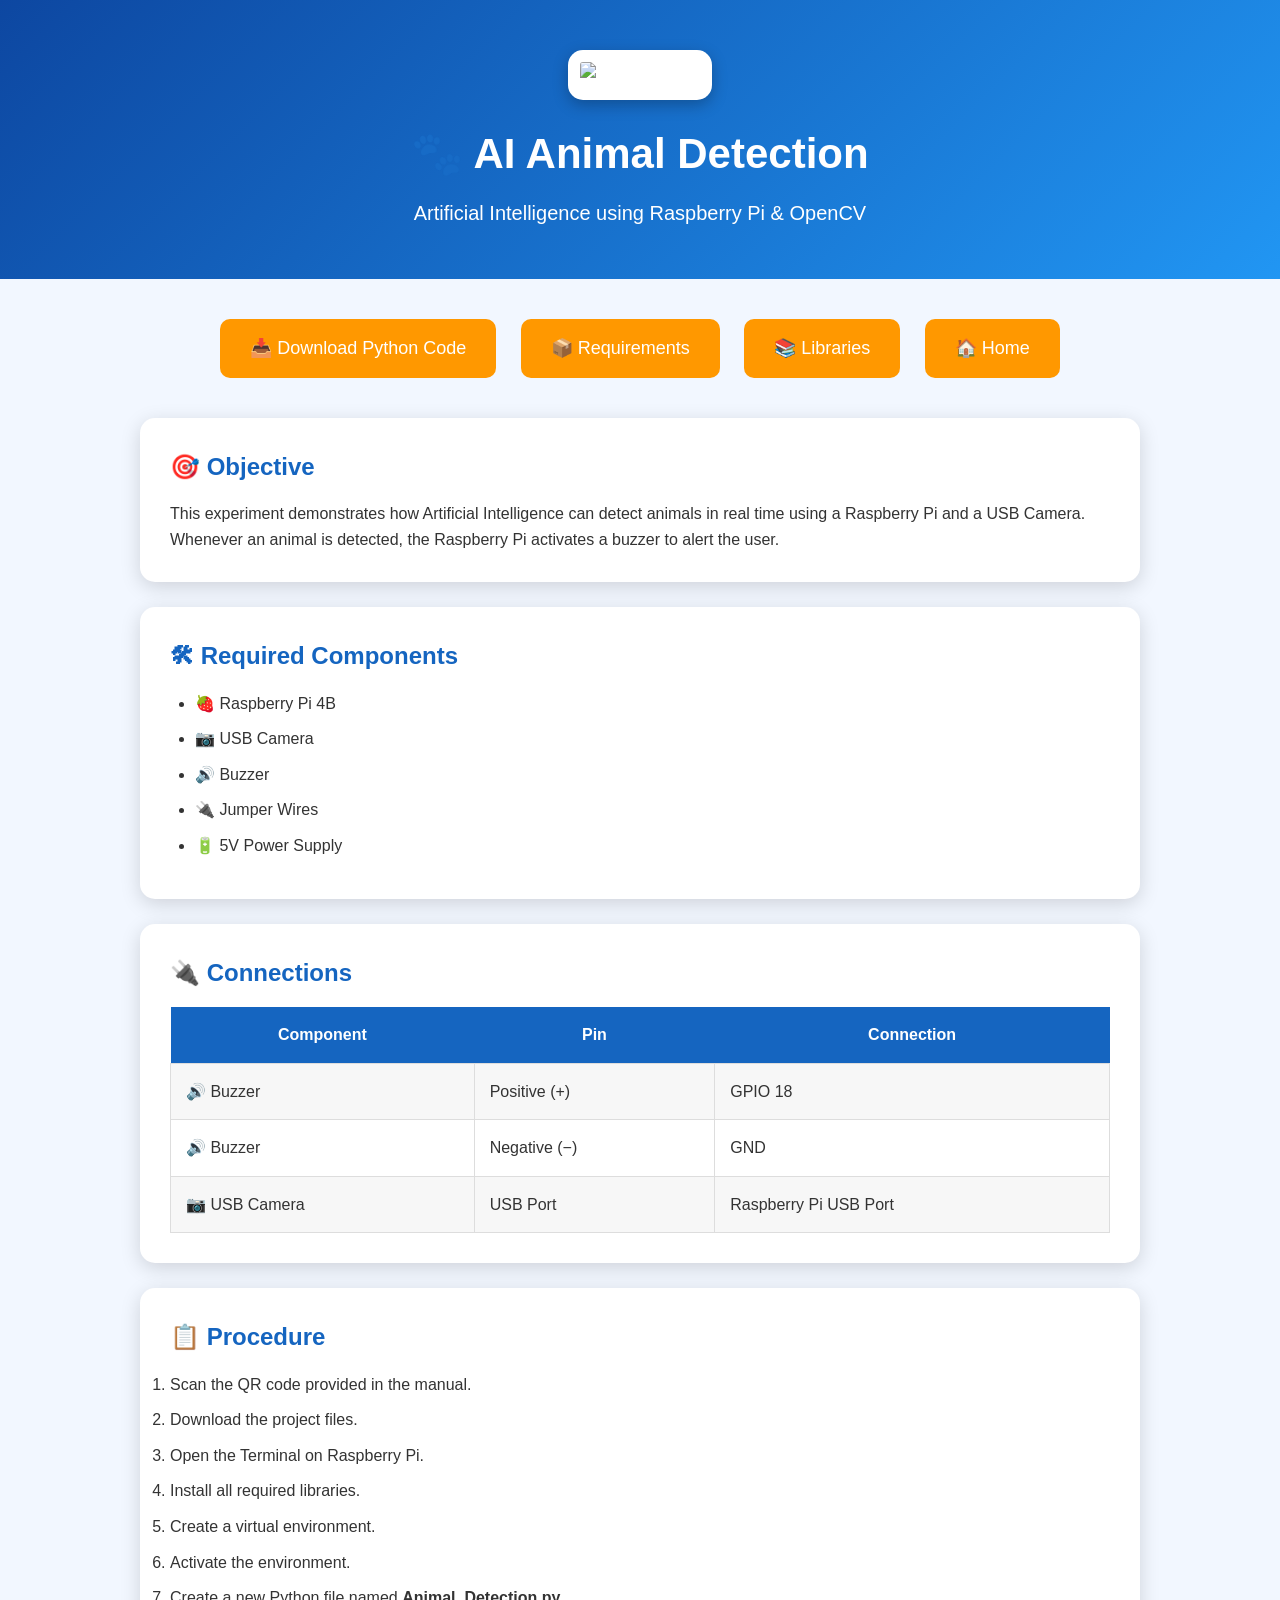
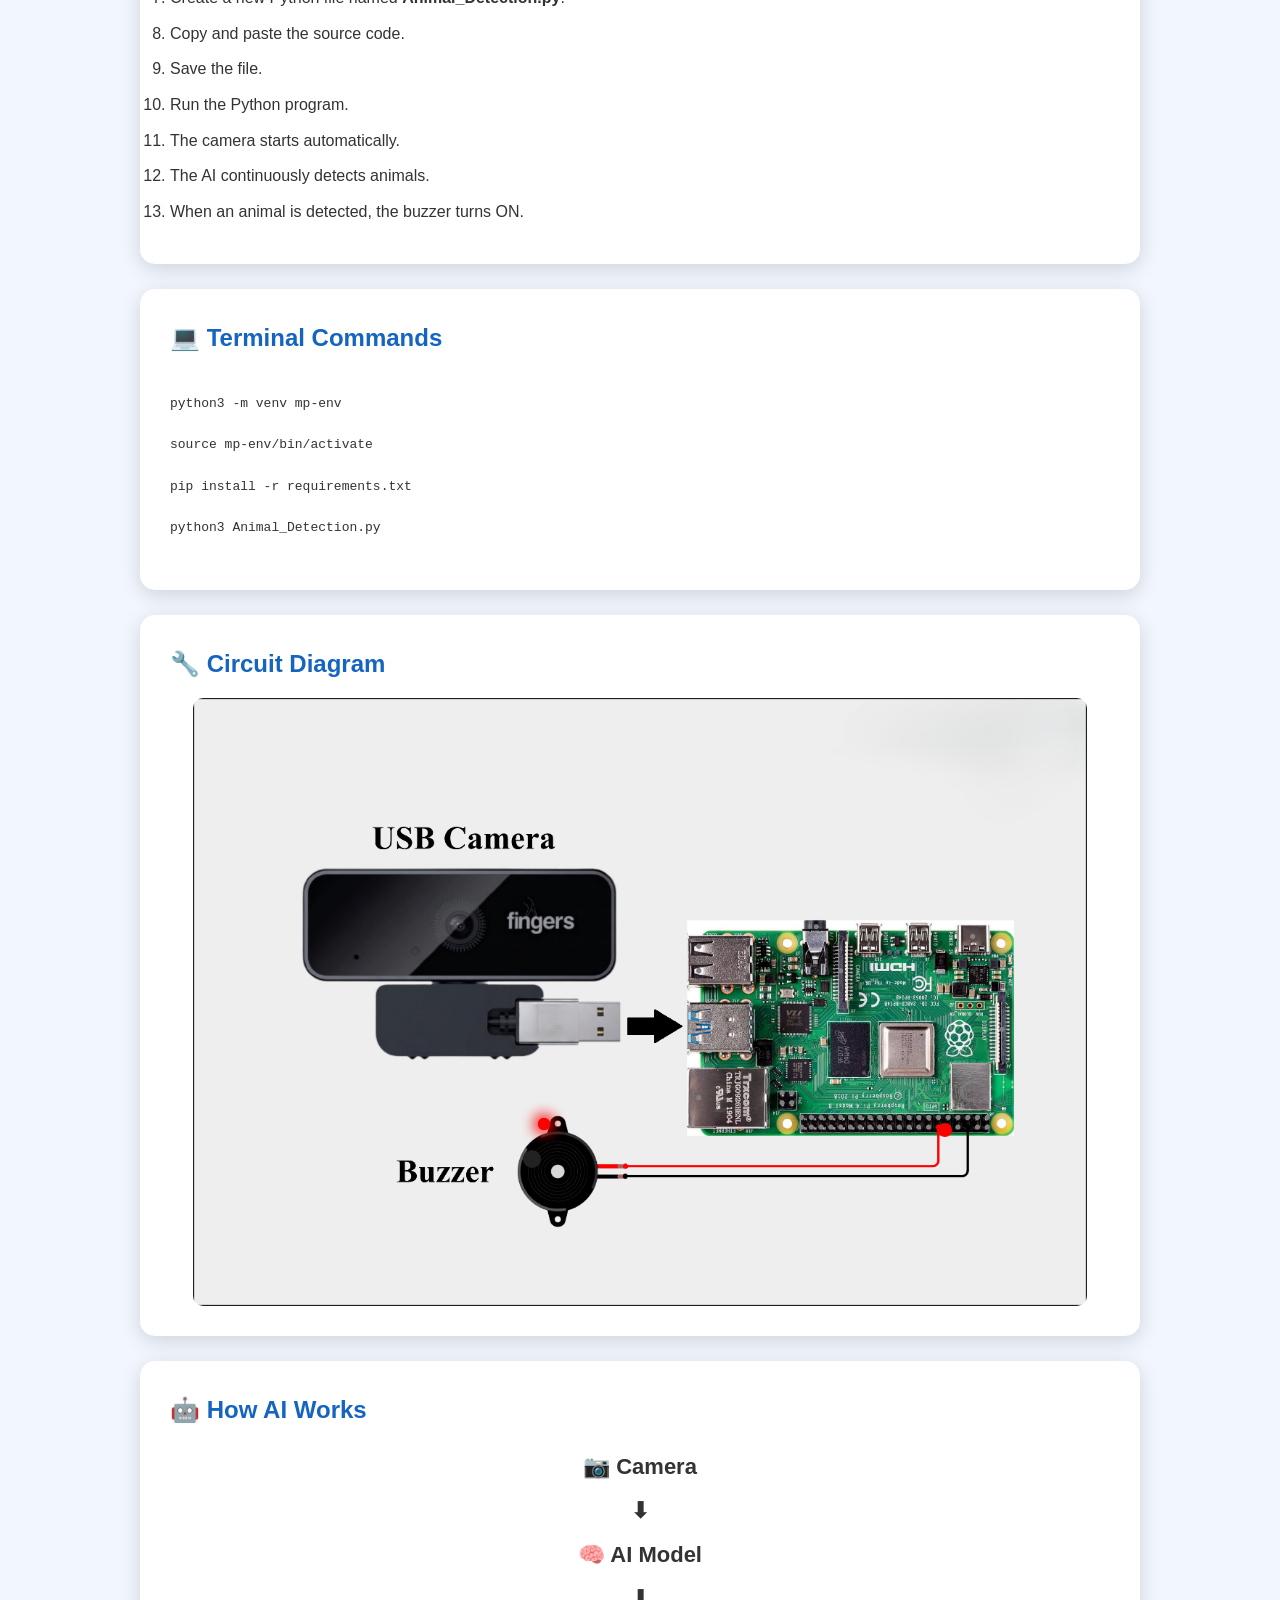
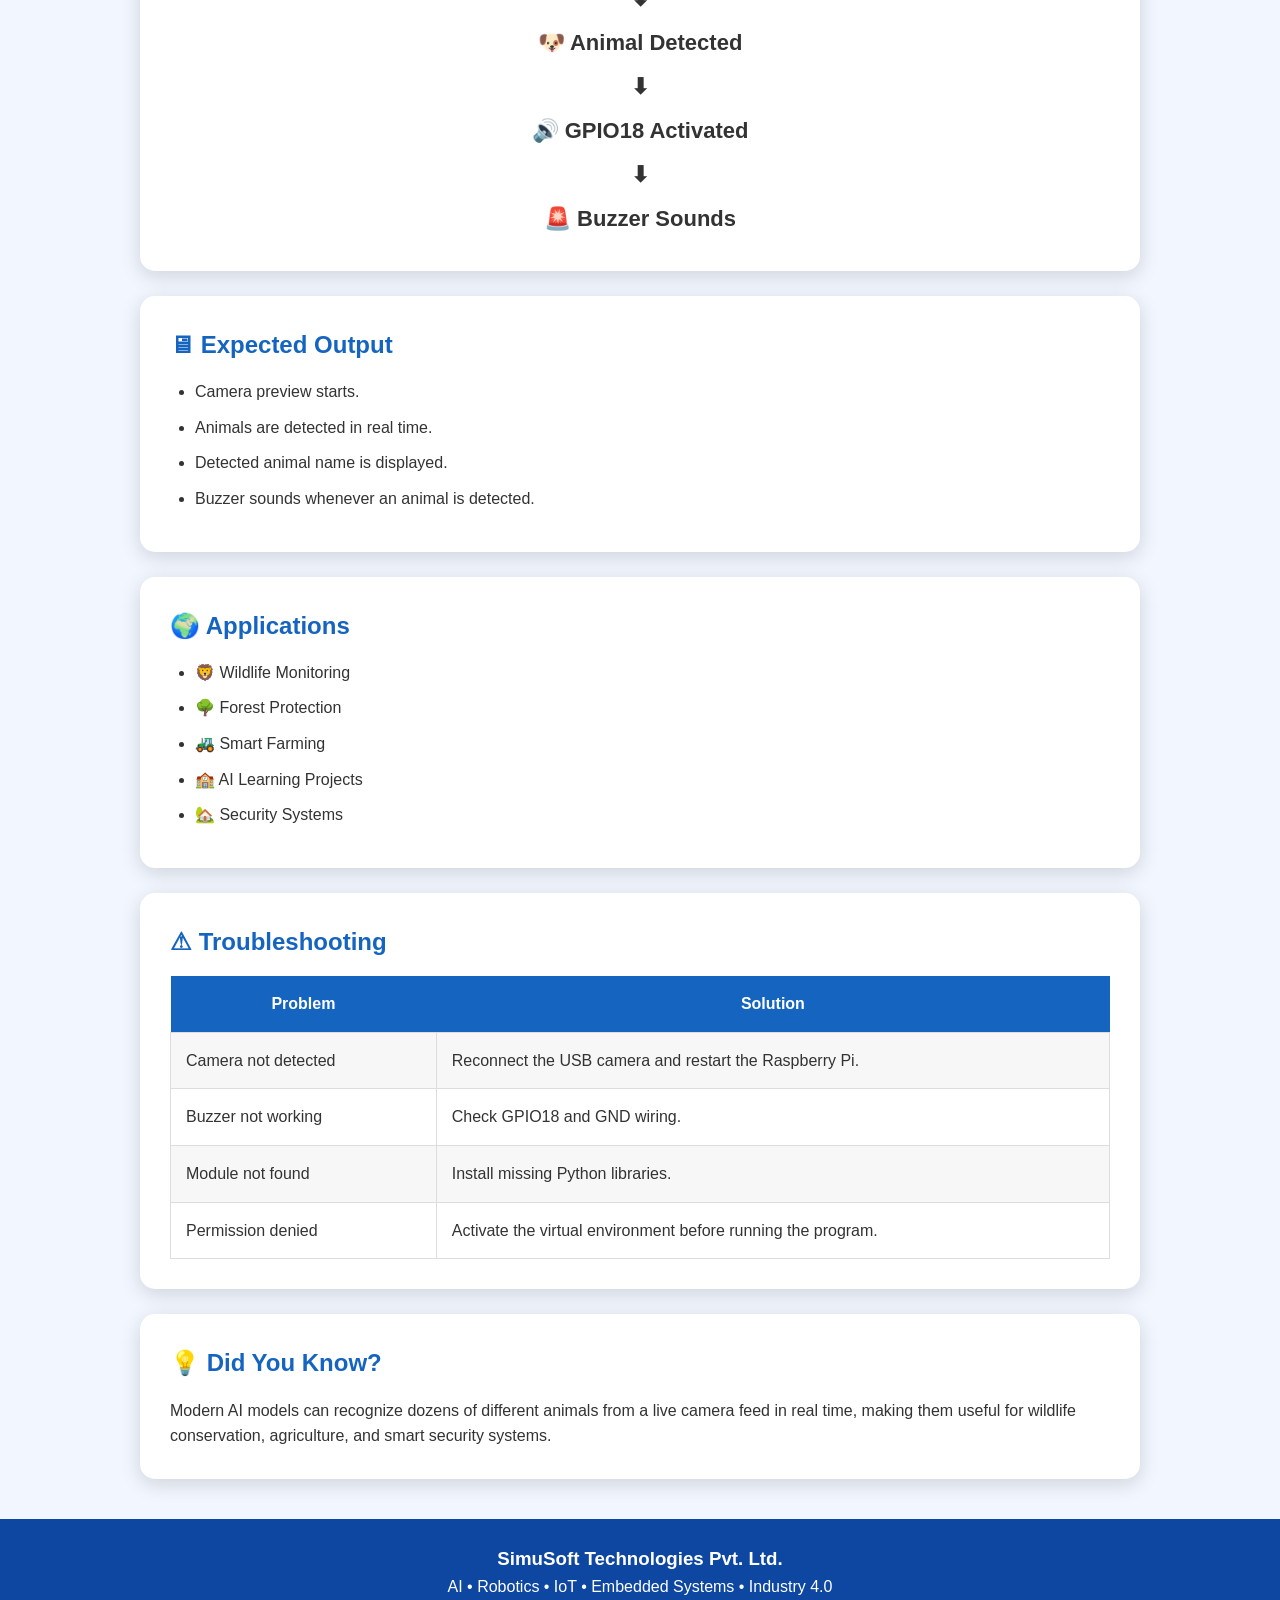
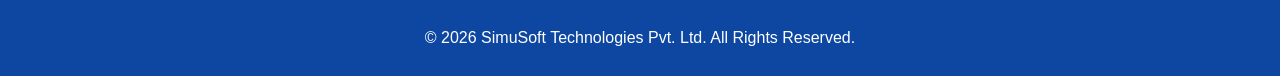
==== commit 9cbabec6: "Update index.html" ====
--- a/Animal-Detection/index.html
+++ b/Animal-Detection/index.html
@@ -244,7 +244,7 @@
 position:absolute;
 
 left:345px;
-top:436px;
+top:420px;
 
 width:420px;
 height:12px;
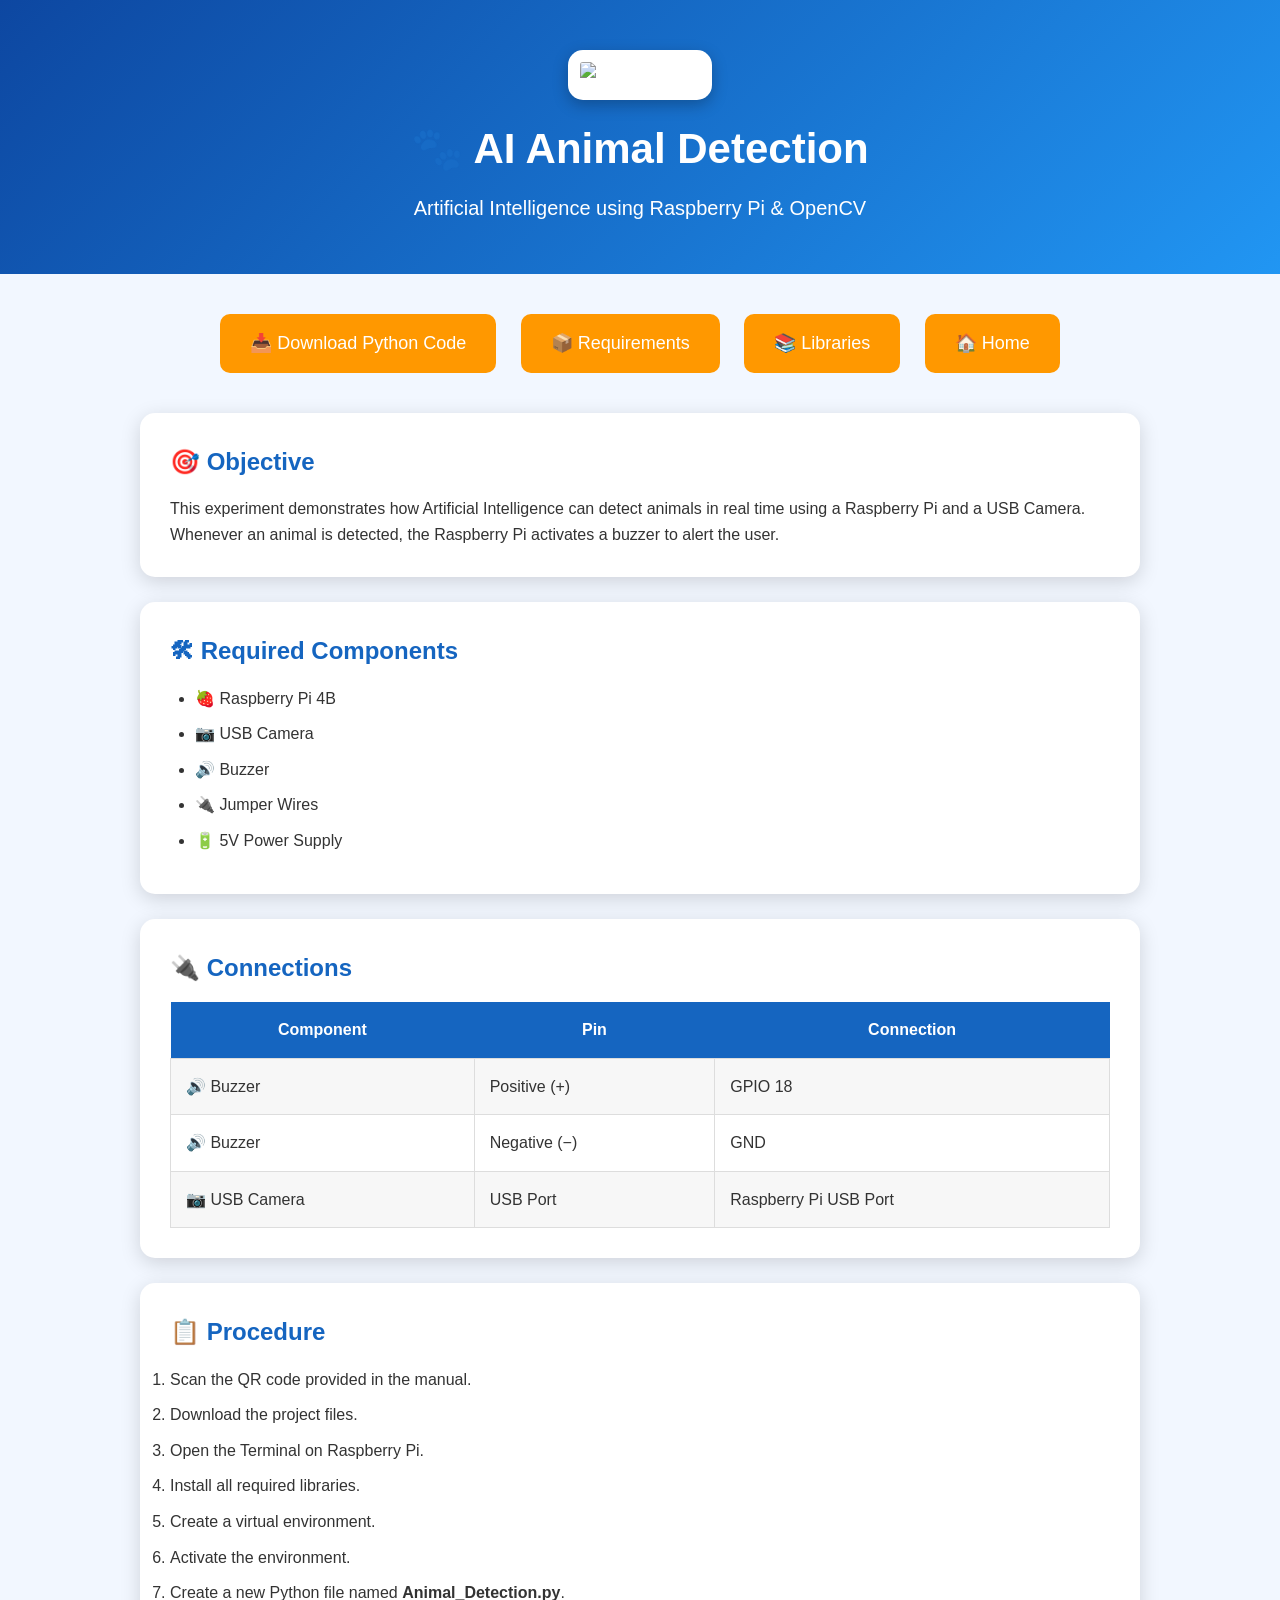
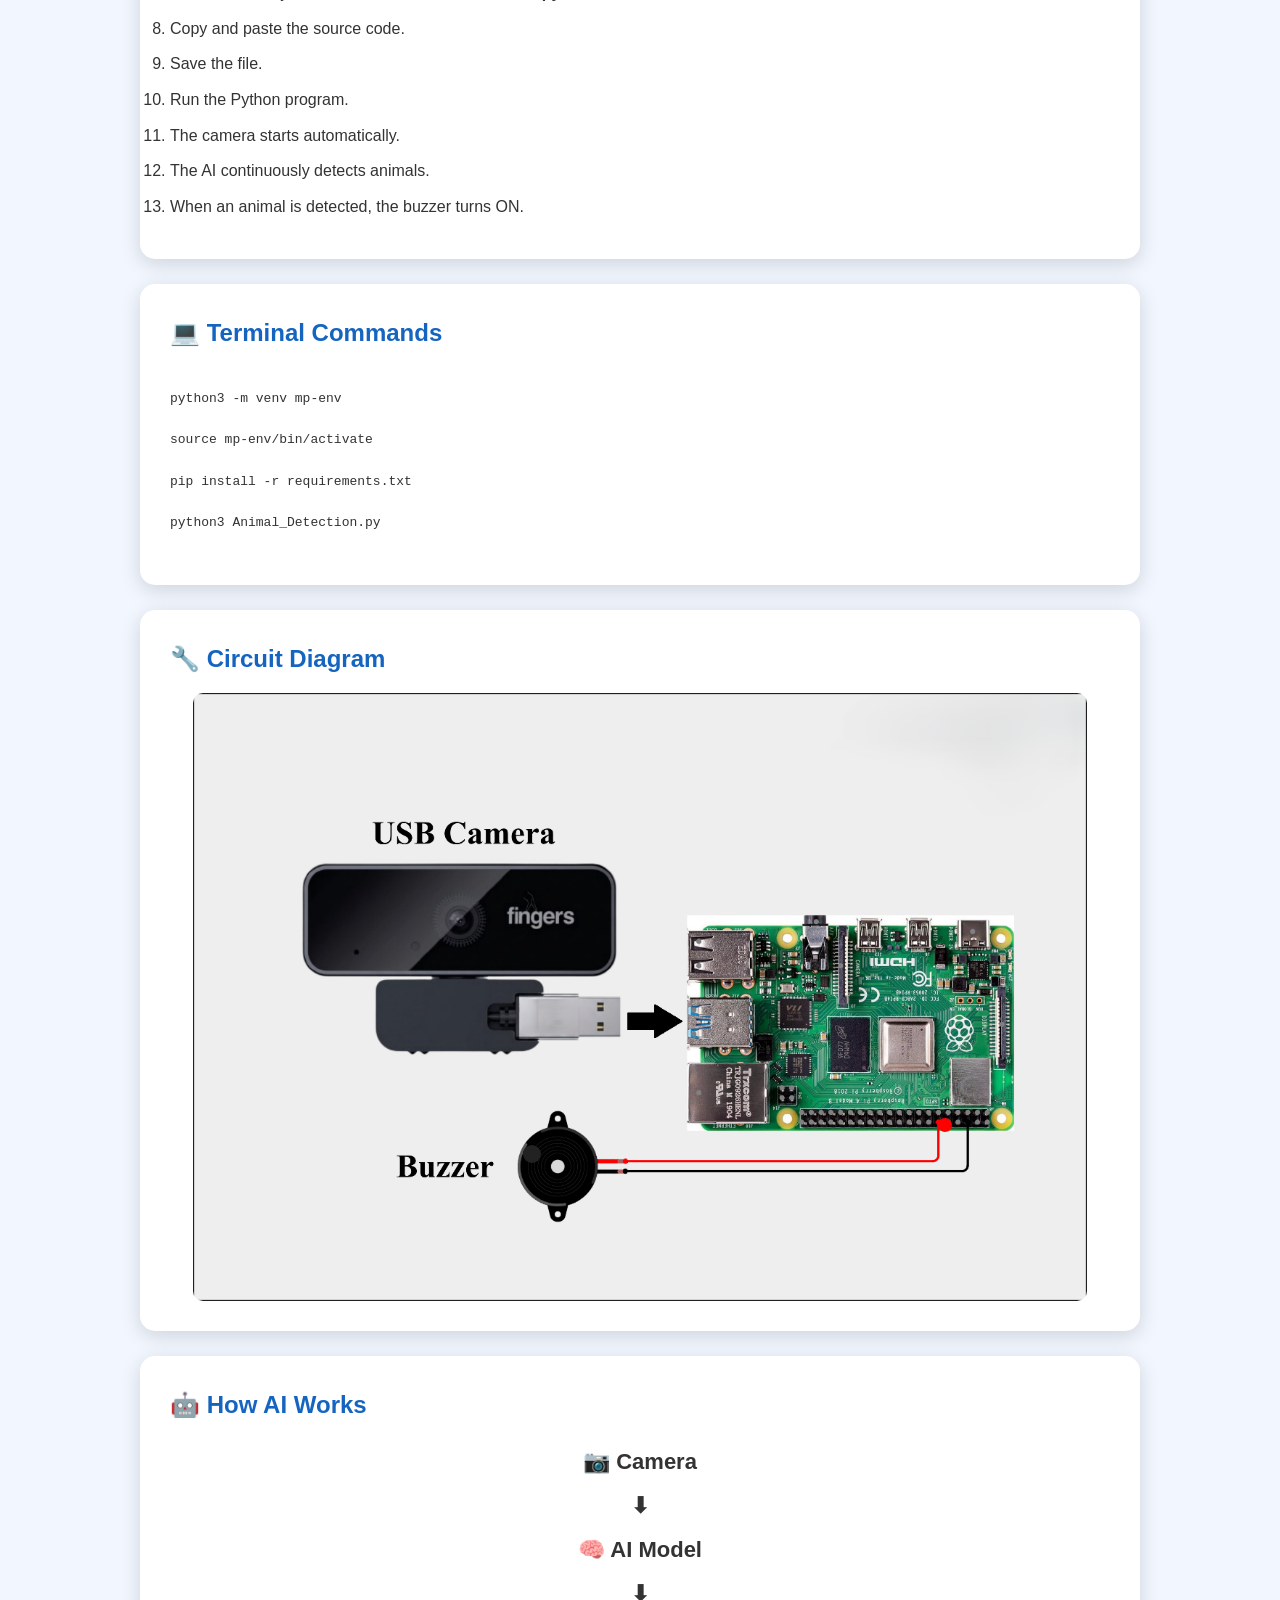
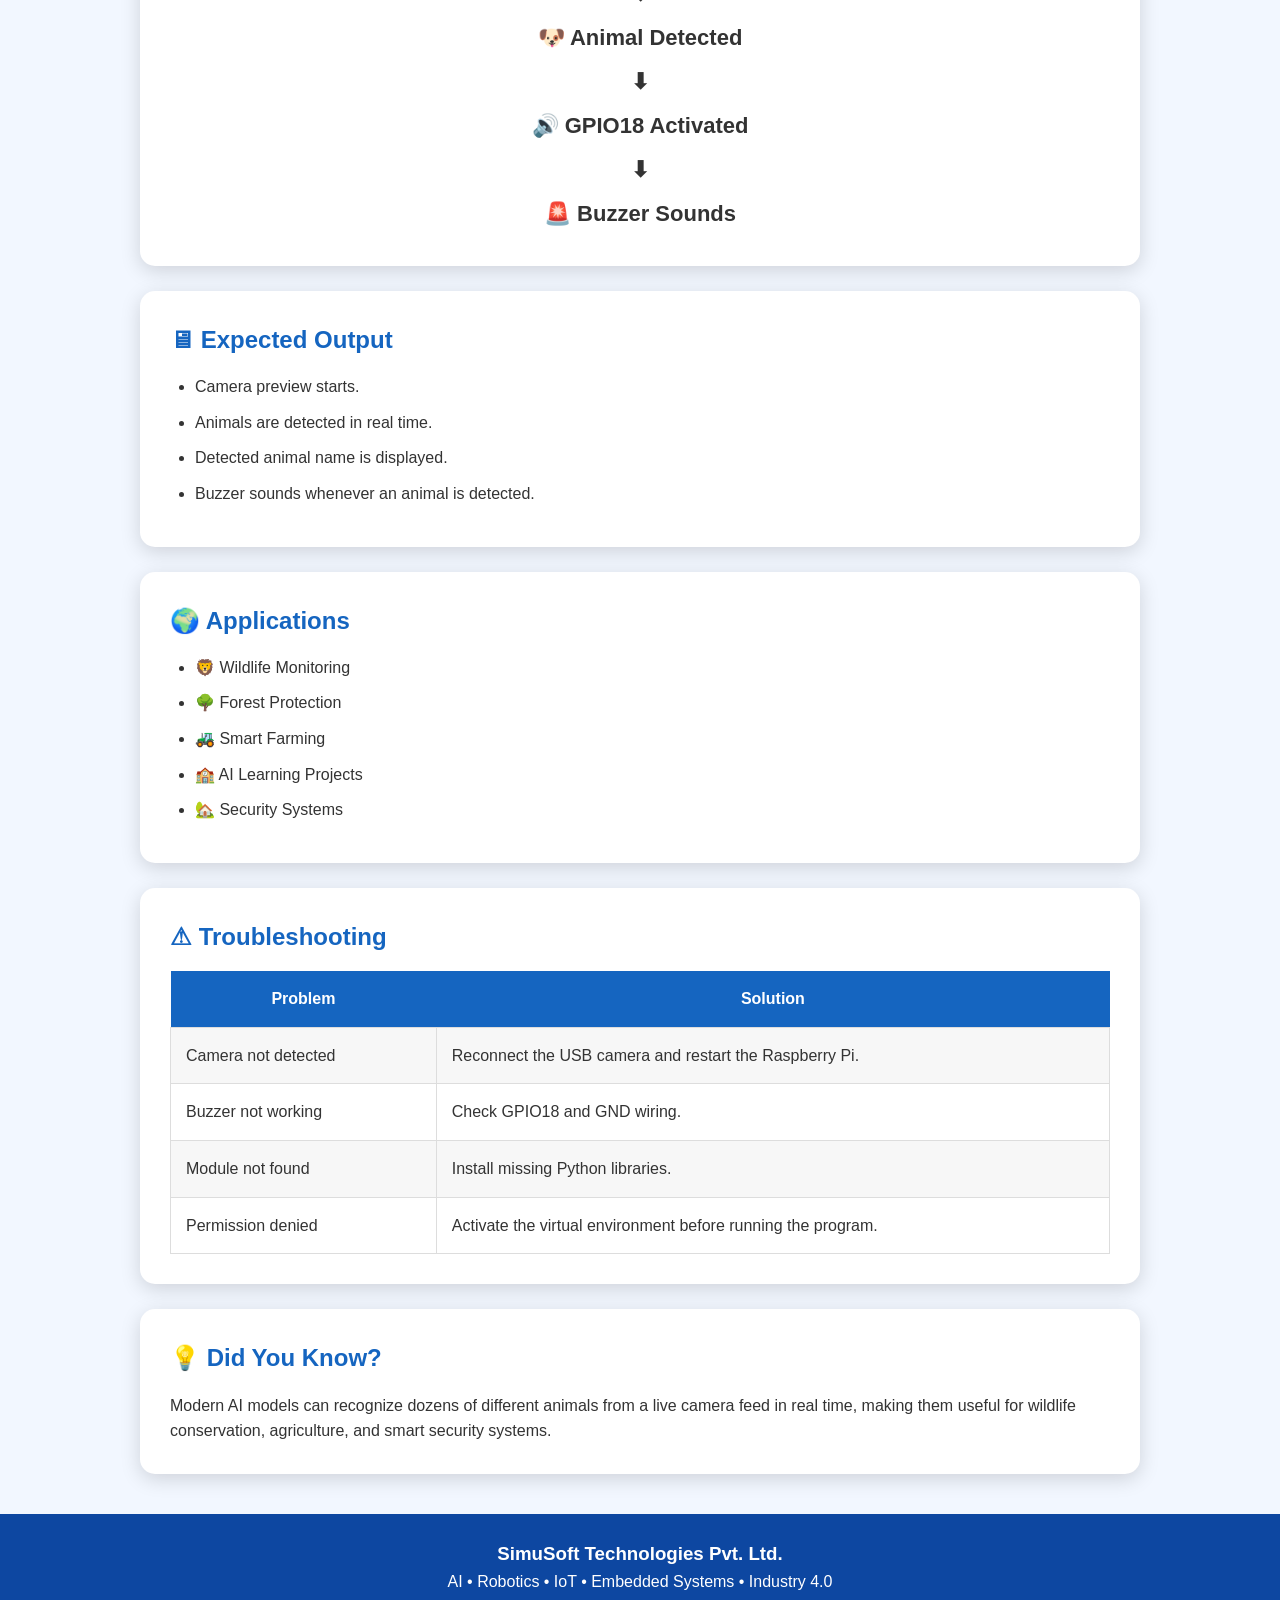
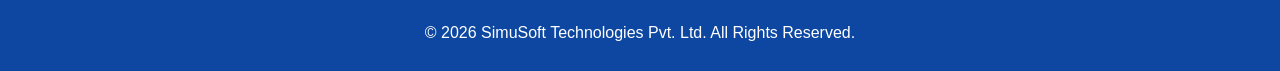
==== commit 205e8583: "Update index.html" ====
--- a/Animal-Detection/index.html
+++ b/Animal-Detection/index.html
@@ -45,6 +45,13 @@
 border-radius:15px;
 box-shadow:0 5px 15px rgba(0,0,0,.25);
 margin-bottom:20px;
+
+}
+  
+.header img{
+
+width:120px;
+margin-bottom:15px;
 
 }
 
@@ -235,87 +242,27 @@
 
 }
 
-/* ==========================
-   Moving Signal
-========================== */
-
-.signal-path{
+/* Moving Signal */
+
+.signal{
 
 position:absolute;
 
 left:345px;
-top:420px;
-
-width:420px;
-height:12px;
-
-}
-
-/* Red glowing dot */
-
-.dot{
-
-position:absolute;
-
-width:12px;
-height:12px;
-
-background:#ff0000;
-
-border-radius:50%;
-
-box-shadow:0 0 15px red;
-
-}
-
-/* Three dots */
-
-.dot1{
-
-animation:moveSignal 2s linear infinite;
-
-}
-
-.dot2{
-
-animation:moveSignal 2s linear infinite;
-animation-delay:.6s;
-
-}
-
-.dot3{
-
-animation:moveSignal 2s linear infinite;
-animation-delay:1.2s;
-
-}
-
-/* Raspberry Pi → Buzzer */
-
-@keyframes moveSignal{
-
-0%{
-
-left:415px;
-opacity:0;
-
-}
-
-10%{
-
-opacity:1;
-
-}
-
-100%{
-
-left:0;
-opacity:0;
-
-}
-
-}
-  
+top:468px;
+
+width:0;
+
+height:5px;
+
+background:red;
+
+border-radius:10px;
+
+animation:signalFlow 2s infinite;
+
+}
+
 /* Buzzer */
 
 .buzzer-led{
@@ -570,15 +517,7 @@
 
 <div class="gpio-led"></div>
 
-<div class="signal-path">
-
-    <div class="dot dot1"></div>
-
-    <div class="dot dot2"></div>
-
-    <div class="dot dot3"></div>
-
-</div>
+<div class="signal"></div>
 
 <div class="buzzer-led"></div>
 
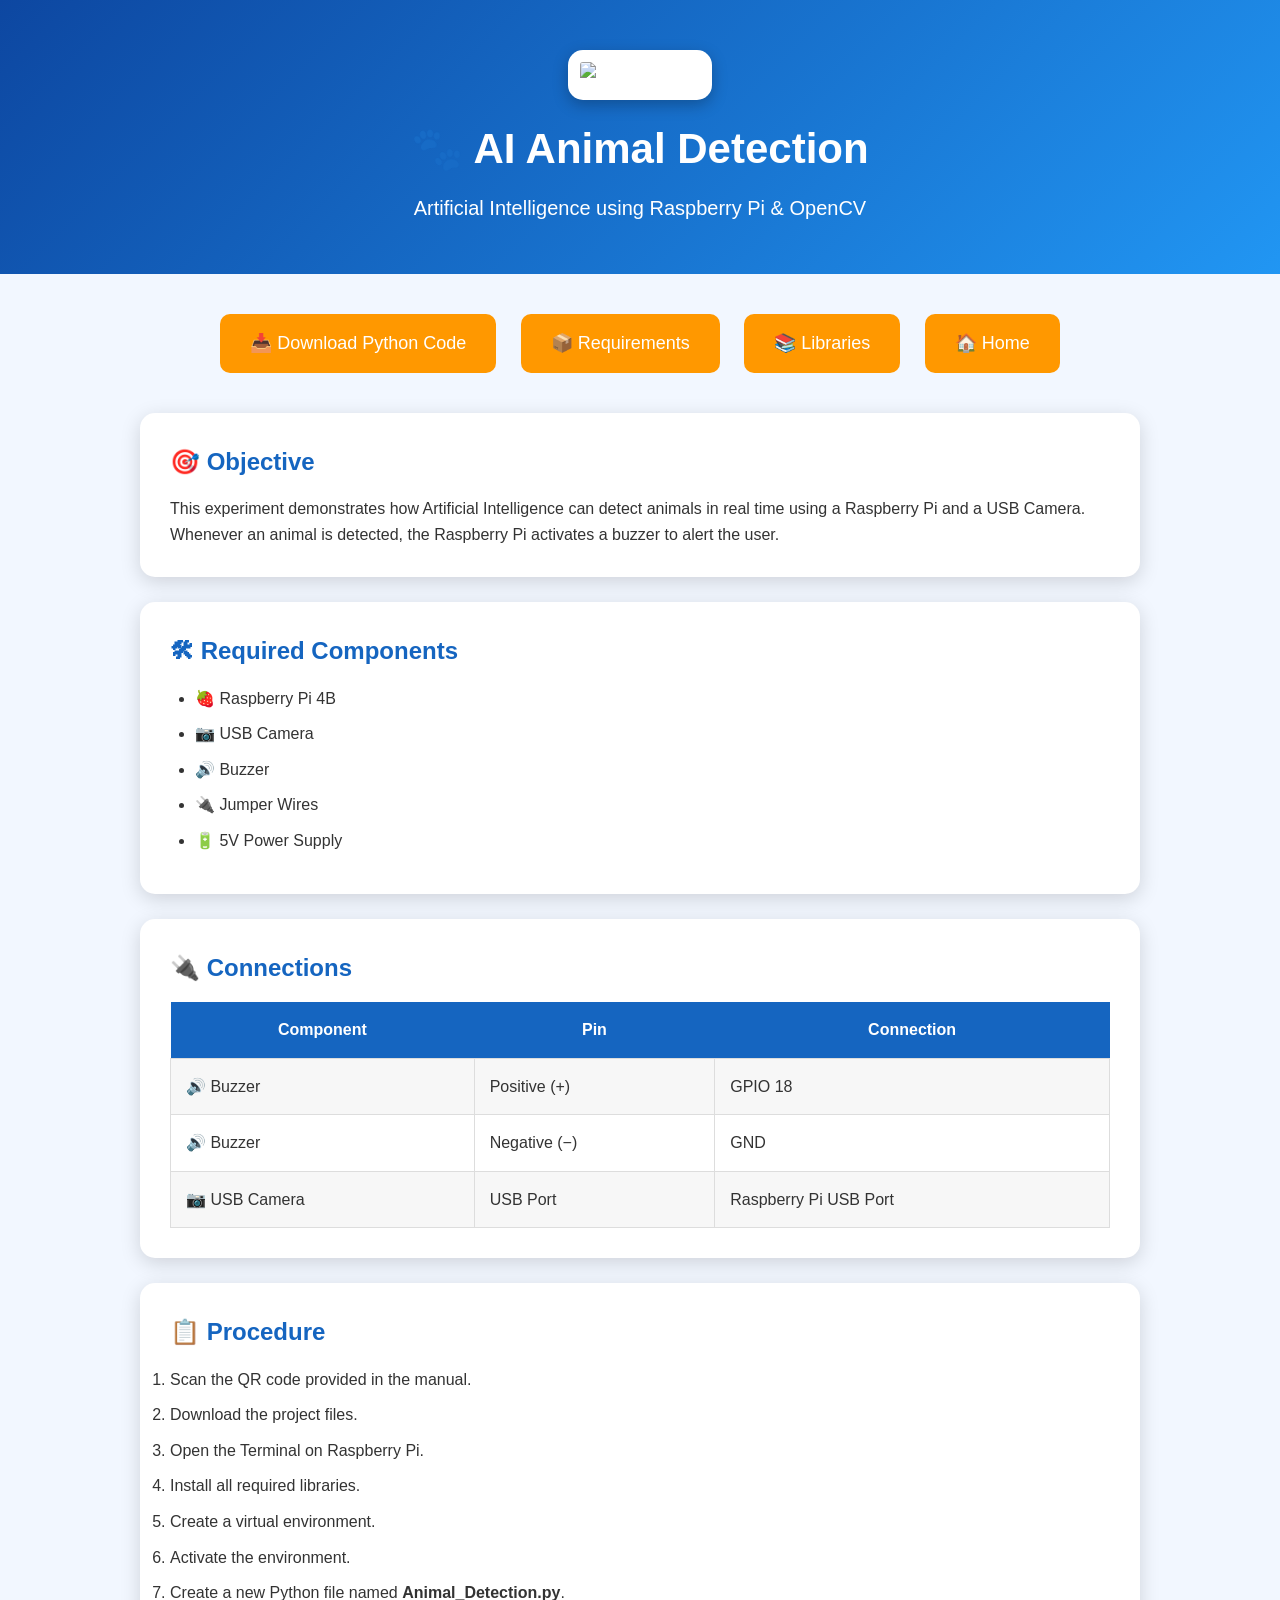
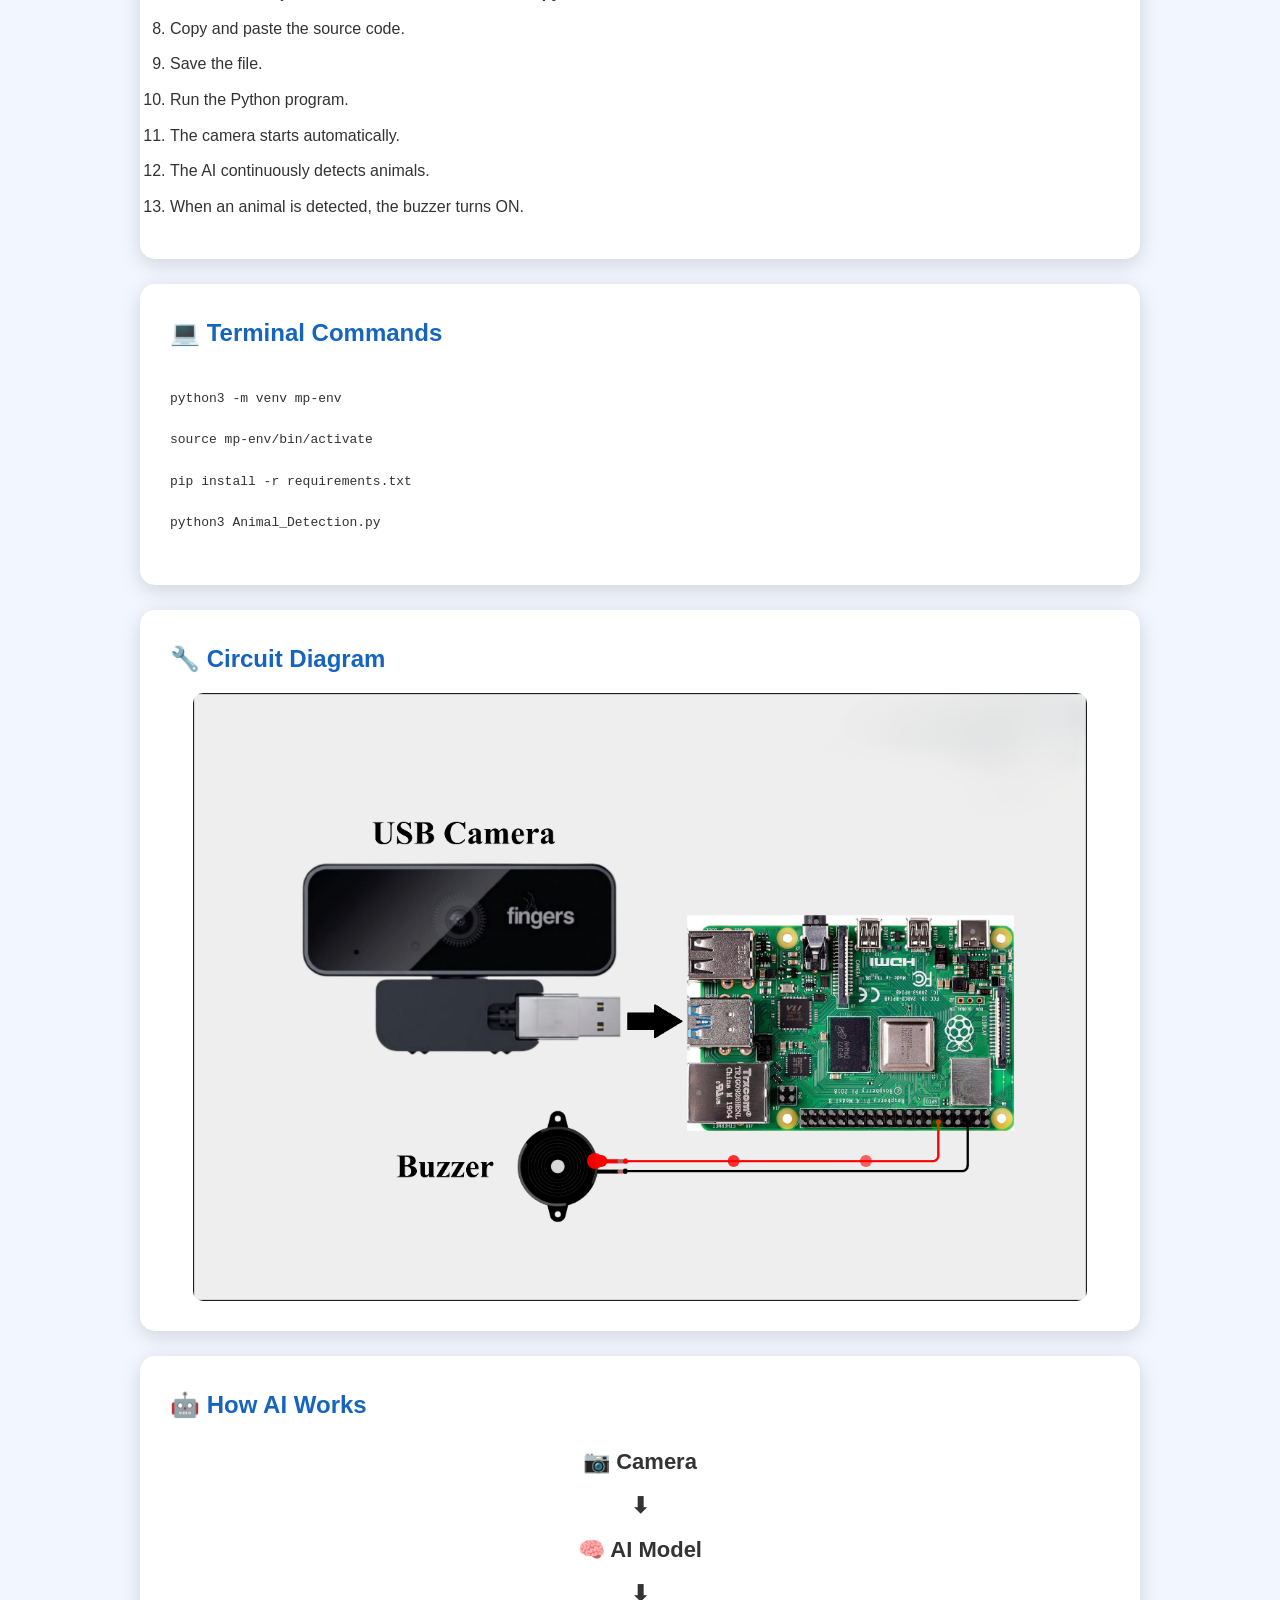
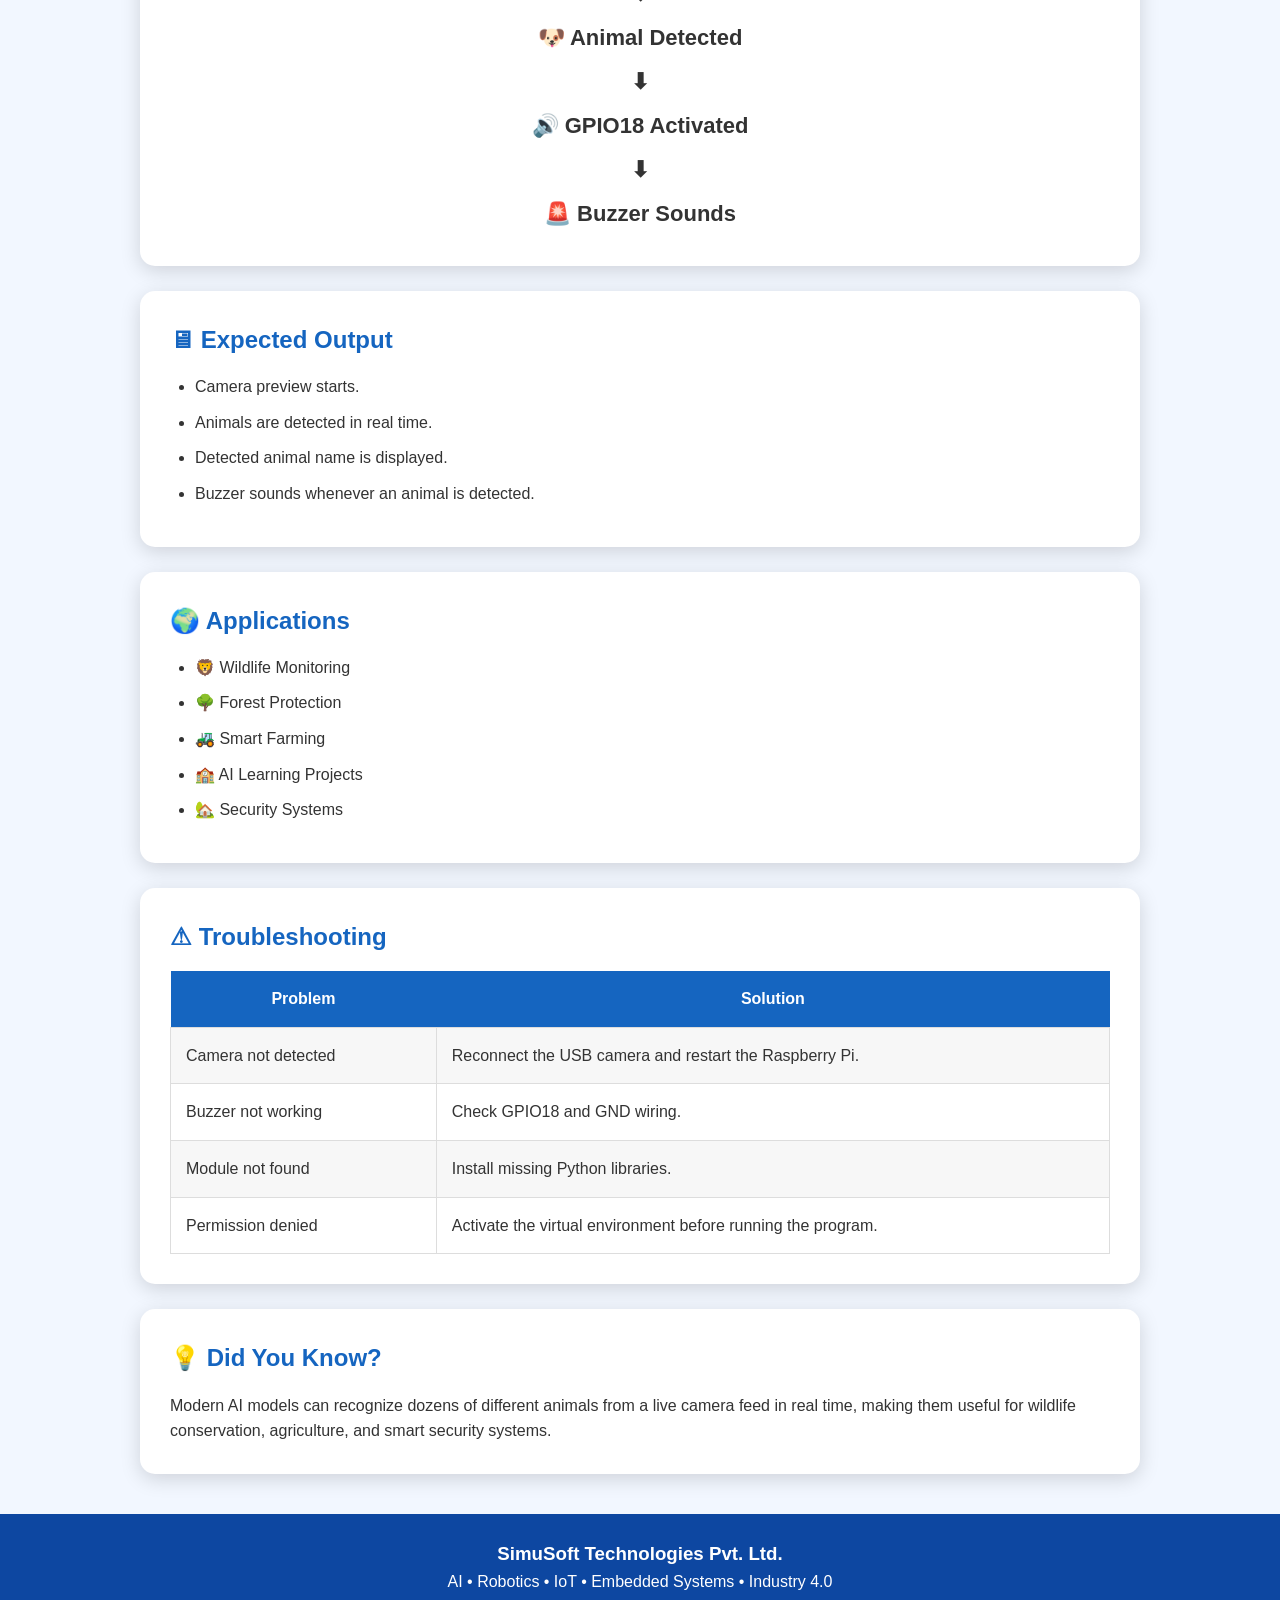
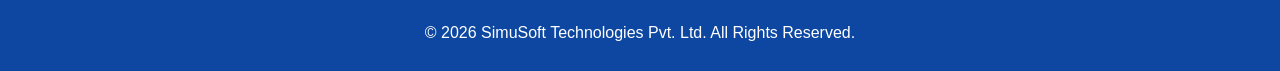
==== commit 6ed3ab34: "Update index.html" ====
--- a/Animal-Detection/index.html
+++ b/Animal-Detection/index.html
@@ -208,8 +208,7 @@
 .circuit-container{
 
 position:relative;
-width:894px;
-max-width:100%;
+max-width:894px;
 margin:auto;
 
 }
@@ -217,8 +216,21 @@
 .circuit-image{
 
 width:100%;
+display:block;
 border-radius:10px;
-display:block;
+
+}
+
+.wire-animation{
+
+position:absolute;
+top:0;
+left:0;
+
+width:100%;
+height:100%;
+
+pointer-events:none;
 
 }
 
@@ -512,14 +524,84 @@
 
 <div class="circuit-container">
 
-<img src="circuit.png"
-     class="circuit-image">
-
-<div class="gpio-led"></div>
-
-<div class="signal"></div>
-
-<div class="buzzer-led"></div>
+    <img src="circuit.png" class="circuit-image">
+
+    <svg class="wire-animation"
+         viewBox="0 0 894 608"
+         preserveAspectRatio="xMidYMid meet">
+
+        <!-- GPIO LED -->
+        <circle cx="744" cy="432" r="6" fill="lime">
+            <animate attributeName="opacity"
+                     values="1;0.2;1"
+                     dur="0.8s"
+                     repeatCount="indefinite"/>
+        </circle>
+
+        <!-- Invisible path following the red wire -->
+        <path id="redWire"
+              d="M744 432
+                 L744 468
+                 L402 468"
+              fill="none"
+              stroke="none"/>
+
+        <!-- Moving current -->
+        <circle r="6" fill="red">
+
+            <animateMotion
+                dur="2s"
+                repeatCount="indefinite"
+                rotate="auto">
+
+                <mpath href="#redWire"/>
+
+            </animateMotion>
+
+        </circle>
+
+        <!-- Second current -->
+        <circle r="6" fill="red" opacity="0.8">
+
+            <animateMotion
+                begin="0.7s"
+                dur="2s"
+                repeatCount="indefinite">
+
+                <mpath href="#redWire"/>
+
+            </animateMotion>
+
+        </circle>
+
+        <!-- Third current -->
+        <circle r="6" fill="red" opacity="0.6">
+
+            <animateMotion
+                begin="1.4s"
+                dur="2s"
+                repeatCount="indefinite">
+
+                <mpath href="#redWire"/>
+
+            </animateMotion>
+
+        </circle>
+
+        <!-- Buzzer Blink -->
+        <circle cx="402"
+                cy="468"
+                r="8"
+                fill="red">
+
+            <animate attributeName="opacity"
+                     values="0.2;1;0.2"
+                     dur="0.8s"
+                     repeatCount="indefinite"/>
+
+        </circle>
+
+    </svg>
 
 </div>
 
